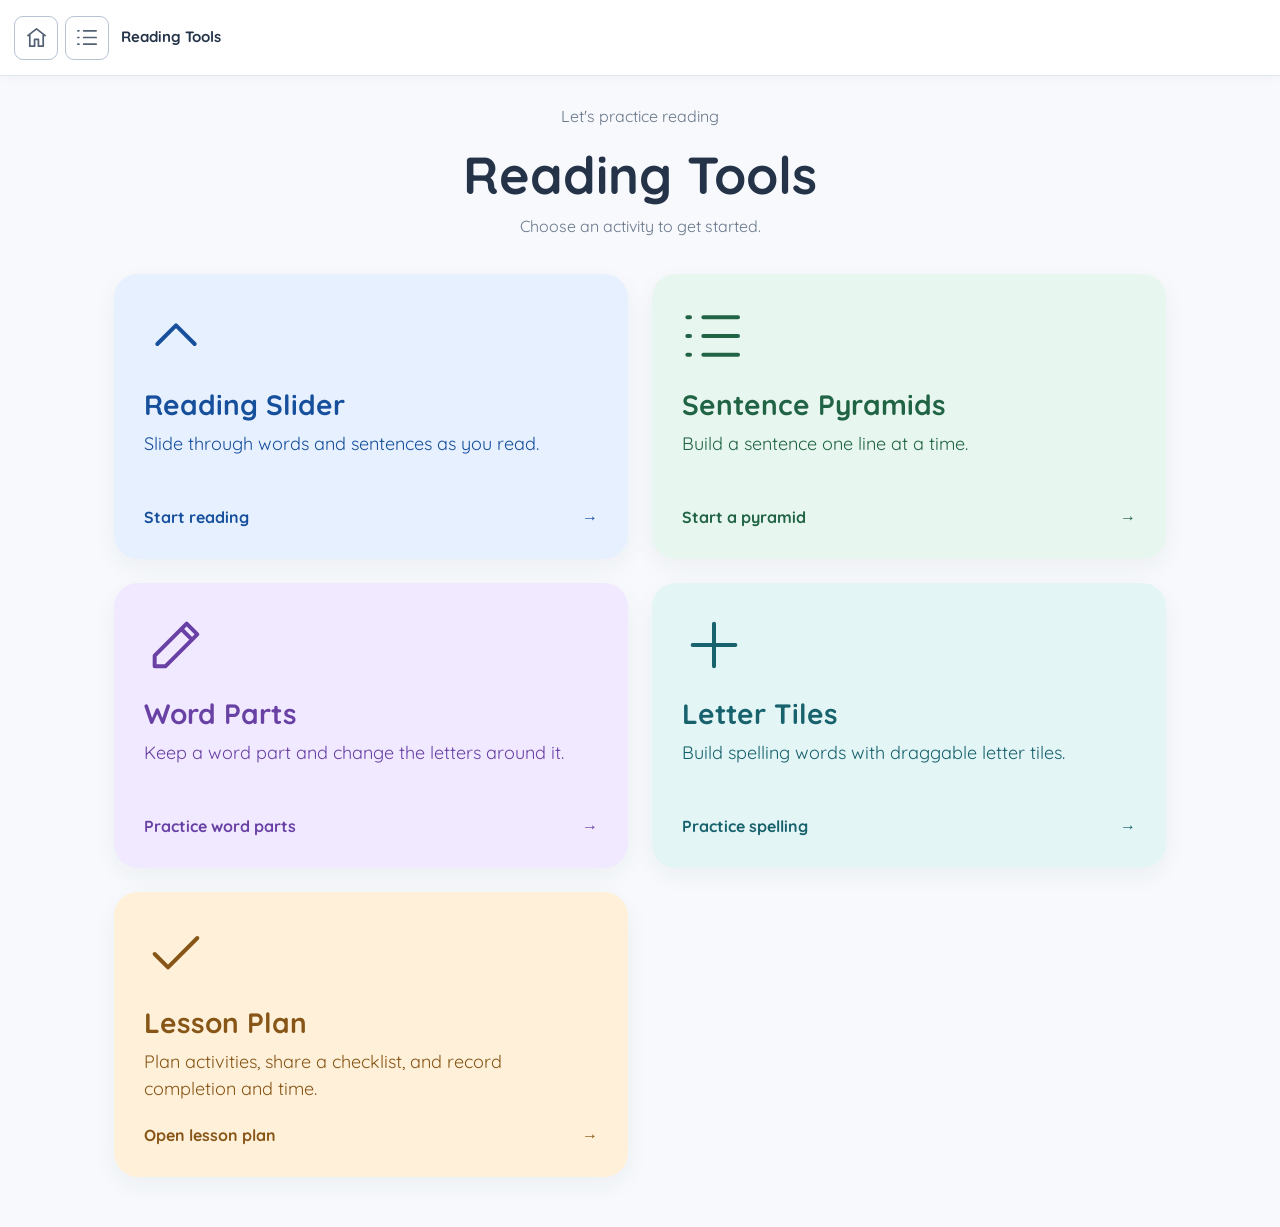
==== index.html @ c73b76b1 "Consolidates/cleans up files" ====
<!doctype html>
<html lang="en">
<head>
  <meta charset="utf-8">
  <meta name="viewport" content="width=device-width, initial-scale=1">
  <title>Reading Tools</title>
  <link rel="stylesheet" href="https://cdn.jsdelivr.net/npm/bootstrap@5.3.3/dist/css/bootstrap.min.css">
  <link rel="stylesheet" href="assets/css/styles.css">
</head>
<body data-page="home">
  <nav id="appbar" class="appbar" aria-label="App navigation">
    <div class="nav-group" data-nav-slot="links"></div>
    <span class="appbar-title"></span>
    <div class="nav-group" data-nav-slot="reading"></div>
    <div class="nav-group nav-actions" data-nav-slot="actions"></div>
    <div class="nav-group" data-nav-slot="timer"></div>
    <p id="app-notice" class="app-notice" role="status" aria-live="polite"></p>
  </nav>
  <main class="page-content home-content">
    <header class="home-heading">
      <p>Let's practice reading</p>
      <h1>Reading Tools</h1>
      <p>Choose an activity to get started.</p>
    </header>
    <nav class="tool-grid" aria-label="Reading activities">
      <a class="tool-card" data-tool="slider" href="slider.html">
        <svg class="card-icon" viewBox="0 0 24 24" fill="none" aria-hidden="true"><path d="M5 15l7-7 7 7" stroke="currentColor" stroke-width="1.5" stroke-linecap="round" stroke-linejoin="round"/></svg>
        <h2>Reading Slider</h2>
        <p>Slide through words and sentences as you read.</p>
        <span class="card-open">Start reading <span aria-hidden="true">→</span></span>
      </a>
      <a class="tool-card" data-tool="pyramid" href="pyramid.html">
        <svg class="card-icon" viewBox="0 0 24 24" fill="none" aria-hidden="true"><path d="M8 5h13M8 12h13M8 19h13M2 5h1M2 12h1M2 19h1" stroke="currentColor" stroke-width="1.5" stroke-linecap="round" stroke-linejoin="round"/></svg>
        <h2>Sentence Pyramids</h2>
        <p>Build a sentence one line at a time.</p>
        <span class="card-open">Start a pyramid <span aria-hidden="true">→</span></span>
      </a>
      <a class="tool-card" data-tool="wordparts" href="wordparts.html">
        <svg class="card-icon" viewBox="0 0 24 24" fill="none" aria-hidden="true"><path d="M4 16l12-12 4 4-12 12H4v-4M14 6l4 4" stroke="currentColor" stroke-width="1.5" stroke-linecap="round" stroke-linejoin="round"/></svg>
        <h2>Word Parts</h2>
        <p>Keep a word part and change the letters around it.</p>
        <span class="card-open">Practice word parts <span aria-hidden="true">→</span></span>
      </a>
      <a class="tool-card" data-tool="lettertiles" href="lettertiles.html">
        <svg class="card-icon" viewBox="0 0 24 24" fill="none" aria-hidden="true"><path d="M12 4v16M4 12h16" stroke="currentColor" stroke-width="1.5" stroke-linecap="round" stroke-linejoin="round"/></svg>
        <h2>Letter Tiles</h2>
        <p>Build spelling words with draggable letter tiles.</p>
        <span class="card-open">Practice spelling <span aria-hidden="true">→</span></span>
      </a>
      <a class="tool-card" data-tool="lesson" href="lesson.html">
        <svg class="card-icon" viewBox="0 0 24 24" fill="none" aria-hidden="true"><path d="M4 12l5 5L20 6" stroke="currentColor" stroke-width="1.5" stroke-linecap="round" stroke-linejoin="round"/></svg>
        <h2>Lesson Plan</h2>
        <p>Plan activities, share a checklist, and record completion and time.</p>
        <span class="card-open">Open lesson plan <span aria-hidden="true">→</span></span>
      </a>
    </nav>
  </main>
  <script src="https://code.jquery.com/jquery-3.7.1.min.js"></script>
  <script src="assets/js/app.js"></script>

</body>
</html>
---- assets/css/styles.css ----
@import url('https://fonts.googleapis.com/css2?family=Quicksand:wght@400;500;600;700&display=swap');
@font-face {
  font-family: 'KG Primary Penmanship Alt';
  src: url('../fonts/KGPrimaryPenmanshipAlt.ttf') format('truetype');
  font-weight: 400;
  font-style: normal;
  font-display: swap;
}
/* Design tokens: edit colors and sizes here, not in JavaScript. */
:root {
  --nav-height: 76px;
  --unread-color: #777;
  --read-color: #000;
  --pending-color: #eee;
  --completed-color: #777;
  --track-color: #dce1e7;
  --emphasis-track-color: #d7c6ef;
  --emphasis-track-read-color: #8652c9;
  --part-color: #8652c9;
  --part-read-color: #63309e;
  --dot-color: #2375dc;
  --handle-size: 68px;
}
* { box-sizing: border-box; }
[hidden] { display: none; }
body { margin: 0; color: #253348; background: #f7f9fc; font-family: 'Quicksand', Arial, sans-serif; }
button, input, textarea, select, .btn, .form-control { font-family: inherit; }
button, a { -webkit-tap-highlight-color: transparent; }
button:disabled { opacity: .35; cursor: default; }
body.is-reading { overflow: hidden; }
.page-content { max-width: 1000px; margin: auto; padding: calc(var(--nav-height) + 28px) 24px 50px; }
.setup-panel { max-width: 900px; }
h1 { font-weight: 700; }
/* One navigation bar, rendered once. Page controllers add their actions directly. */
.appbar { position: fixed; inset: 0 0 auto; min-height: 76px; padding: 10px 14px; background: white; border-bottom: 1px solid #e3e8ef; box-shadow: 0 2px 10px #25334808; display: flex; align-items: center; gap: 12px; flex-wrap: wrap; z-index: 1000; }
.nav-group { display: flex; align-items: center; gap: 7px; }
.nav-actions { margin-left: auto; }
.appbar-title { font-size: 15px; font-weight: 700; }
.icon-button { display: inline-flex; align-items: center; justify-content: center; flex: 0 0 auto; width: 44px; height: 44px; padding: 9px; border: 1px solid #b7c4d5; border-radius: 9px; background: white; color: #526174; cursor: pointer; text-decoration: none; }
.icon-button[hidden] { display: none; }
.icon-button:hover:not(:disabled) { background: #edf3fc; color: #2375dc; }
.icon-button:focus-visible { outline: 3px solid #2375dc; outline-offset: 3px; }
.icon-button.success-button { color: #16834a; border-color: #8fc8a6; background: #f0fbf4; }
.nav-icon { width: 23px; height: 23px; flex: 0 0 auto; }
.nav-count { font-size: 13px; color: #69778a; white-space: nowrap; }
.timer-value { min-width: 62px; font-variant-numeric: tabular-nums; font-weight: 700; text-align: center; }
.app-notice { position: absolute; top: 100%; left: 12px; right: 12px; text-align: center; font-size: 13px; color: #526174; pointer-events: none; background: #ffffffee; }
.app-notice:empty { display: none; }
/* Homepage. */
.home-content { max-width: 1100px; }
.home-heading { text-align: center; margin-bottom: 36px; }
.home-heading h1 { font-size: clamp(32px,5vw,52px); }
.home-heading p { color: #69778a; }
.tool-grid { display: grid; grid-template-columns: repeat(2,minmax(0,1fr)); gap: 24px; }
.tool-card { display: flex; flex-direction: column; align-items: flex-start; min-height: 285px; padding: 30px; border-radius: 24px; text-decoration: none; box-shadow: 0 8px 24px #2533480d; transition: transform 150ms, box-shadow 150ms; }
.tool-card:hover { color: inherit; transform: translateY(-3px); box-shadow: 0 14px 30px #25334818; }
.tool-card:focus-visible { outline: 4px solid #2375dc; outline-offset: 5px; }
.tool-card h2 { font-size: 28px; font-weight: 700; }
.tool-card p { font-size: 18px; }
.tool-card .card-open { margin-top: auto; font-weight: 700; width: 100%; display: flex; justify-content: space-between; }
.tool-card .card-icon { width: 64px; height: 64px; margin-bottom: 20px; }
.tool-card[data-tool='slider'] { background: #e7f0ff; color: #164f9c; }
.tool-card[data-tool='pyramid'] { background: #e7f6ee; color: #216445; }
.tool-card[data-tool='wordparts'] { background: #f0e9ff; color: #6941a5; }
.tool-card[data-tool='lettertiles'] { background: #e4f5f6; color: #17626d; }
.tool-card[data-tool='lesson'] { background: #fff0d9; color: #875617; }
/* Setup forms. */
.emphasis-settings { border: 1px solid #dce1e7; border-radius: 14px; padding: 18px; margin: 20px 0; }
.emphasis-settings legend { float: none; width: auto; font-size: 16px; padding: 0 6px; font-weight: 600; }
/* Reading: common word, track and pointer behavior. */
.reader-panel { position: fixed; top: var(--nav-height); right: 0; bottom: 0; left: 0; display: flex; flex-direction: column; background: white; }
.reader-panel[hidden] { display: none; }
.reading-viewport { flex: 1; min-height: 0; position: relative; overflow: auto; scrollbar-width: none; overscroll-behavior: contain; }
.reading-viewport::-webkit-scrollbar { display: none; }
.reading-stage { --reading-size: 64px; --word-gap: 28px; --line-gap: 20px; height: 100%; position: relative; }
.reading-footer { padding: 16px 20px; text-align: center; color: #69778a; font-size: 14px; min-height: 48px; }
.reading-row { position: relative; display: flex; align-items: flex-start; justify-content: center; gap: var(--word-gap); flex-wrap: nowrap; width: max-content; }
.reading-word { flex: 0 0 auto; min-width: 46px; }
.reading-letters { display: flex; justify-content: center; white-space: nowrap; font-family: 'KG Primary Penmanship Alt',Arial,sans-serif; font-size: var(--word-size,var(--reading-size)); font-weight: 400; font-synthesis: none; line-height: 1.25; letter-spacing: .025em; }
.reading-letter { display: inline-block; color: var(--unread-color); transition: color 80ms; }
.reading-letter.is-read { color: var(--read-color); }
.reading-letter.part-letter { color: var(--part-color); }
.reading-letter.part-letter.is-read { color: var(--part-read-color); }
.reading-slider { position: relative; height: 48px; margin-top: 8px; pointer-events: none; }
.reading-track { position: absolute; top: 50%; left: 0; right: 0; height: 7px; transform: translateY(-50%); border-radius: 999px; background: var(--track-color); overflow: hidden; }
.track-segment { position: absolute; top: 0; bottom: 0; left: var(--segment-left); width: var(--segment-width); background: var(--track-color); overflow: hidden; }
.track-segment.is-emphasis { background: var(--emphasis-track-color); }
.track-fill { position: absolute; inset: 0 auto 0 0; width: var(--segment-progress,0%); background: var(--read-color); }
.track-segment.is-emphasis .track-fill { background: var(--emphasis-track-read-color); }
.reading-handle { position: absolute; left: var(--dot-x,0px); bottom: 24px; width: var(--handle-size); height: var(--handle-size); transform: translate(-50%,50%); border: 5px solid white; border-radius: 50%; background: var(--dot-color); box-shadow: 0 2px 8px #163b6e38; cursor: grab; touch-action: none; user-select: none; z-index: 2; }
.reading-handle::before { content: ''; position: absolute; inset: -8px; border-radius: 50%; }
.is-dragging .reading-handle { cursor: grabbing; }
.reading-handle:focus-visible { outline: 3px solid var(--dot-color); outline-offset: 4px; }
.reading-row, .reading-viewport, .reading-footer { -webkit-user-select: none; user-select: none; -webkit-touch-callout: none; }
/* Slider layout only: a screen-height row, not inherited pyramid behavior. */
body[data-page='slider'] .reading-viewport { scroll-snap-type: y mandatory; }
.reading-page { height: 100%; min-height: 100%; width: 100%; display: flex; justify-content: center; align-items: center; padding: 30px 56px; scroll-snap-align: start; scroll-snap-stop: always; }
.measurement-row { position: fixed; top: 0; left: -10000px; width: max-content; display: flex; visibility: hidden; pointer-events: none; }
.example-dots { position: absolute; top: 20px; bottom: 65px; left: 8px; display: flex; flex-direction: column; align-items: center; gap: 4px; overflow-y: auto; z-index: 3; }
.example-dots[hidden] { display: none; }
.example-dot { width: 34px; height: 34px; padding: 0; background: transparent; border: 0; border-radius: 50%; display: grid; place-items: center; }
.example-dot::before { content: ''; width: 10px; height: 10px; border-radius: 50%; background: #cbd2dc; }
.example-dot.is-completed::before { background: #78bfa0; }
.example-dot.is-current::before { background: var(--dot-color); width: 14px; height: 14px; }
.example-dot:focus-visible { outline: 2px solid var(--dot-color); }
/* Pyramid layout only: stacked lines and explicit states. */
body[data-page='pyramid'] .reading-stage { display: flex; flex-direction: column; align-items: center; justify-content: safe center; gap: var(--line-gap); padding: 20px 44px; }
body[data-page='pyramid'] .reading-row { flex: 0 0 auto; }
body[data-page='pyramid'] .reading-row:not(.is-current) .reading-slider,
body[data-page='pyramid'] .reading-row:not(.is-current) .reading-handle { visibility: hidden; }
body[data-page='pyramid'] .is-pending .reading-letter { color: var(--pending-color); }
body[data-page='pyramid'] .is-completed .reading-letter { color: var(--completed-color); }
/* Word-part layout only: keep the part anchored while other letters animate. */
body[data-page='wordparts'] .reading-stage { overflow: hidden; }
body[data-page='wordparts'] .reading-row { position: absolute; left: 50%; top: 50%; transform: translate(calc(-50% + var(--anchor-offset,0px)),-50%); opacity: 0; visibility: hidden; pointer-events: none; }
body[data-page='wordparts'] .reading-row.is-current { opacity: 1; visibility: visible; pointer-events: auto; }
body[data-page='wordparts'] .reading-row.is-leaving { opacity: 1; visibility: visible; }
.is-leaving .part-letter,.is-leaving .reading-slider,.is-leaving .reading-handle { visibility: hidden; }
.is-leaving .reading-letter:not(.part-letter) { animation: letter-out 240ms ease-in forwards; }
.is-entering .reading-letter:not(.part-letter) { animation: letter-in 300ms ease-out both; }
.part-intro { position: absolute; inset: 0; display: flex; flex-direction: column; align-items: center; justify-content: center; gap: 22px; background: white; text-align: center; }
.part-intro h2 { font-size: 20px; }
.intro-part { color: var(--part-color); font-family: 'KG Primary Penmanship Alt',Arial,sans-serif; font-size: clamp(80px,18vw,180px); line-height: 1.15; }
@keyframes letter-out { to { opacity: 0; transform: translateY(-20px); } }
@keyframes letter-in { from { opacity: 0; transform: translateY(20px); } to { opacity: 1; transform: translateY(0); } }
/* Lesson planner: timers have one owner and one display rule. */
.lesson-heading { display: grid; grid-template-columns: minmax(0,1fr) auto; gap: 20px; align-items: start; margin-bottom: 24px; }
.lesson-total-card { padding: 10px 16px; border: 1px solid #dce4ef; border-radius: 14px; background: #eef3fa; text-align: right; }
.lesson-total-card span { display: block; color: #69778a; font-size: 13px; }
.lesson-total-card output { font-size: 27px; font-weight: 700; font-variant-numeric: tabular-nums; }
.lesson-section { background: white; border: 1px solid #e3e8ef; border-radius: 18px; padding: 24px; margin-bottom: 20px; }
.section-heading { display: flex; align-items: center; gap: 12px; flex-wrap: wrap; margin-bottom: 14px; }
.section-heading h2 { font-size: 23px; font-weight: 700; margin: 0; }
.section-title { flex: 1; min-width: 160px; }
.lesson-items { list-style: none; margin: 0; padding: 0; }
.lesson-item { display: grid; grid-template-columns: 24px minmax(0,1fr) auto; gap: 14px; align-items: start; padding: 14px 0; border-top: 1px solid #eef1f5; }
.lesson-check { width: 24px; height: 24px; margin-top: 4px; cursor: pointer; }
.lesson-activity { display: inline-block; font-size: 20px; font-weight: 600; padding: 3px 0; overflow-wrap: anywhere; }
.lesson-item.is-complete .lesson-activity { color: #849188; text-decoration: line-through; }
.item-time { padding-top: 4px; font-weight: 700; font-variant-numeric: tabular-nums; text-align: right; white-space: nowrap; }
.lesson-item-content .form-control { margin-bottom: 8px; }
.edit-only { display: none; }
.is-editing .edit-only { display: block; }
.is-editing .view-only { display: none; }
.is-editing .editor-actions { display: flex; gap: 8px; flex-wrap: wrap; }
.lesson-note { color: #69778a; font-size: 14px; }
.lesson-bottom-actions { display: flex; gap: 10px; flex-wrap: wrap; margin-top: 20px; }
/* Letter Tiles. */
.tile-layout { display: grid; grid-template-columns: minmax(0,1fr) 240px; gap: 28px; max-width: 1200px; width: 100%; margin: 0 auto; padding: 28px 24px; overflow: auto; }
.tile-bank { display: flex; gap: 12px; flex-wrap: wrap; min-height: 100px; padding: 20px 0; }
.letter-tile { display: inline-flex; position: relative; flex: 0 0 auto; border: 2px solid #b9cdea; border-radius: 12px; background: #edf4ff; box-shadow: 0 3px 0 #b9cdea; }
.tile-grab { border: 0; background: transparent; min-width: 66px; height: 74px; padding: 0 14px; display: grid; place-items: center; font-family: 'KG Primary Penmanship Alt',Arial,sans-serif; font-size: 52px; color: #253348; line-height: 1; cursor: grab; touch-action: none; user-select: none; }
.tile-grab:focus-visible { outline: 3px solid #2375dc; outline-offset: 4px; border-radius: 10px; }
.tile-board { display: flex; align-items: center; align-content: center; gap: 12px; flex-wrap: wrap; min-height: 160px; padding: 24px; border: 3px dashed #cad5e4; border-radius: 20px; background: #fafcff; }
.tile-board.is-drop-target { border-color: #2375dc; background: #eef5ff; }
.tile-board.is-correct { border-color: #52a974; background: #f0fbf3; }
.tile-board .letter-tile { background: white; }
.board-placeholder { color: #8995a5; margin: 0; width: 100%; text-align: center; pointer-events: none; }
.tile-remove { position: absolute; top: -9px; right: -9px; width: 24px; height: 24px; line-height: 18px; border: 1px solid #cbd5e1; border-radius: 50%; background: white; color: #637084; font-size: 18px; }
.tile-actions { display: flex; gap: 10px; flex-wrap: wrap; margin-top: 20px; }
.tile-feedback { min-height: 32px; margin-top: 20px; font-size: 20px; font-weight: 600; color: #526174; }
.tile-feedback.is-positive { color: #16834a; }
.tile-completed { align-self: start; background: #f5f8fc; padding: 22px; border-radius: 18px; }
.tile-completed h2 { font-size: 24px; }
.tile-completed li { font-family: 'KG Primary Penmanship Alt',Arial,sans-serif; font-size: 34px; color: #16834a; margin-bottom: 8px; }
.tile-ghost { position: fixed; left: var(--ghost-x); top: var(--ghost-y); transform: translate(-50%,-50%); z-index: 2000; pointer-events: none; opacity: .92; }
.is-drag-source { opacity: .35; }
/* Shared dialogs and celebration. */
#share-dialog { width: min(92vw,700px); max-height: 85dvh; overflow: auto; padding: 24px; border: 1px solid #dce1e7; border-radius: 18px; font-family: inherit; }
#share-dialog::backdrop { background: #25334866; }
.confetti { position: fixed; inset: 0; width: 100%; height: 100%; pointer-events: none; z-index: 2000; }
@media (max-width: 850px) { .appbar-title { display: none; } .appbar { gap: 7px; } }
@media (max-width: 750px) { .tile-layout { grid-template-columns: 1fr; padding: 22px 16px; } .tile-completed { width: 100%; } }
@media (max-width: 650px) { .tool-grid { grid-template-columns: 1fr; gap: 18px; } .tool-card { min-height: 250px; padding: 26px; } }
@media (max-width: 576px) {
  .appbar { padding: 8px; }
  .nav-group { gap: 4px; }
  .icon-button { width: 42px; height: 42px; padding: 8px; }
  .timer-value { min-width: 53px; font-size: 14px; }
  .page-content { padding-left: 18px; padding-right: 18px; }
  .reading-page { padding-left: 44px; padding-right: 44px; }
  .lesson-heading { gap: 12px; }
  .lesson-total-card { padding: 8px 10px; }
  .lesson-total-card output { font-size: 22px; }
  .lesson-section { padding: 18px; }
  .lesson-item { gap: 10px; }
  .tile-grab { min-width: 54px; height: 64px; font-size: 46px; padding: 0 10px; }
  .tile-board { padding: 18px; gap: 10px; }
}
@media (prefers-reduced-motion: reduce) {
  .reading-letter, .tool-card { transition: none; }
  .tool-card:hover { transform: none; }
  .is-leaving .reading-letter, .is-entering .reading-letter { animation: none; }
}
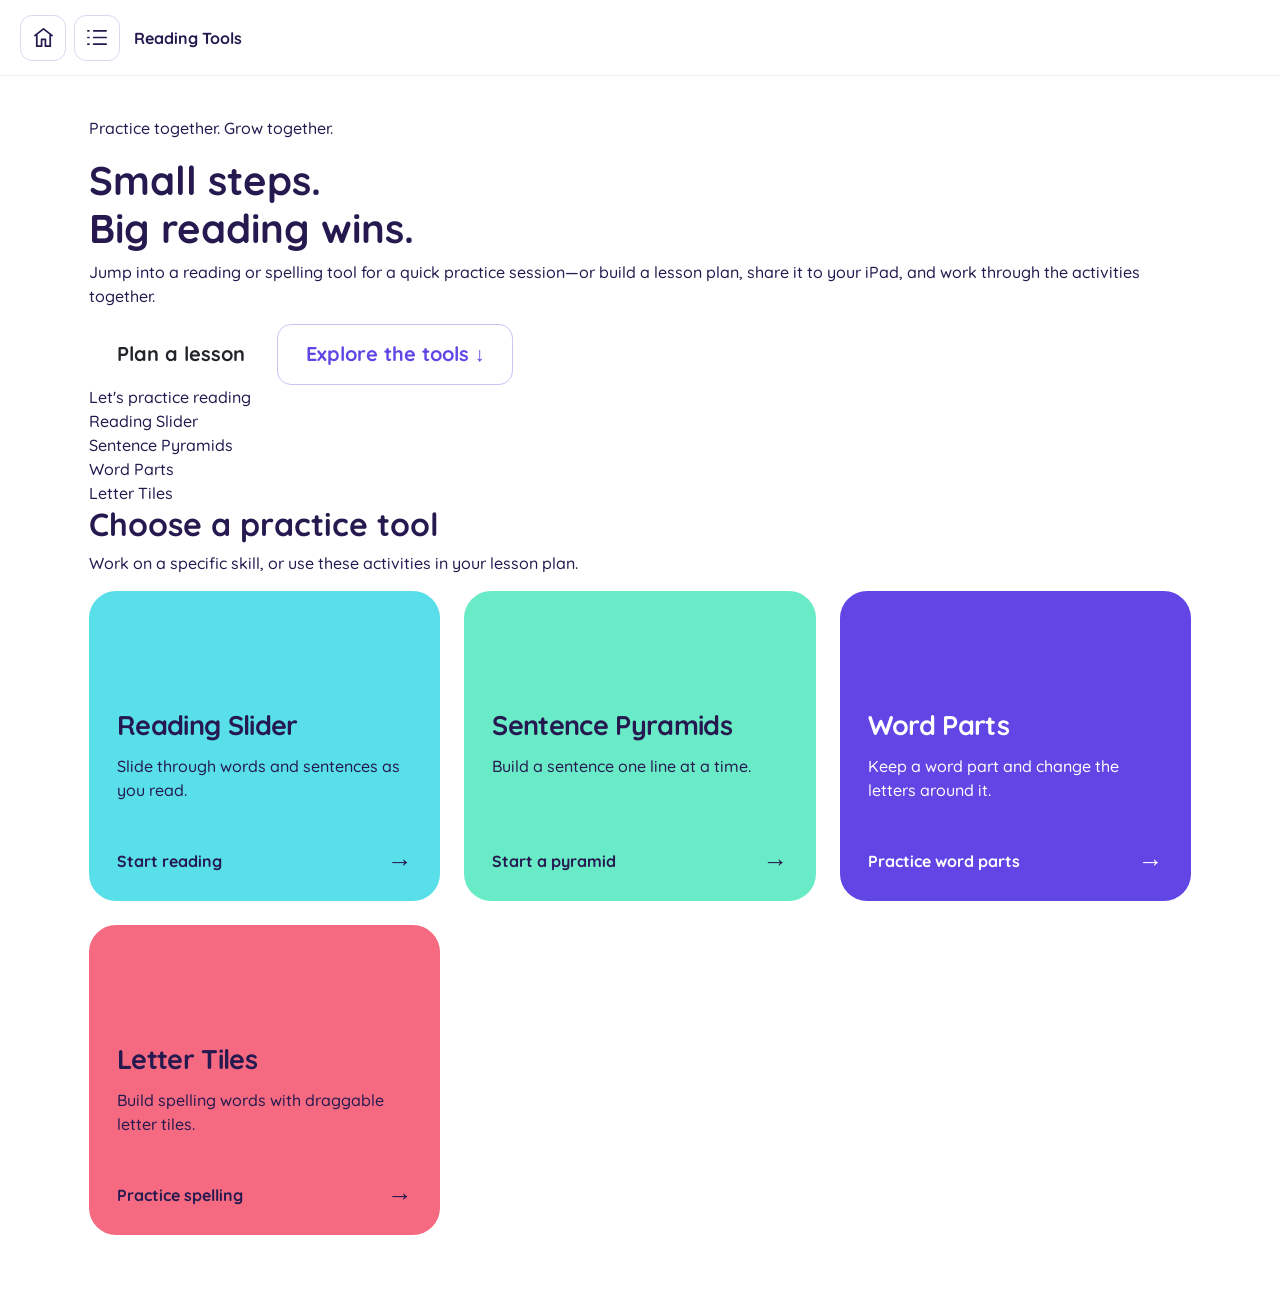
==== commit eaccc556: "Updated theme colors" ====
--- a/index.html
+++ b/index.html
@@ -17,46 +17,75 @@
     <p id="app-notice" class="app-notice" role="status" aria-live="polite"></p>
   </nav>
   <main class="page-content home-content">
-    <header class="home-heading">
-      <p>Let's practice reading</p>
-      <h1>Reading Tools</h1>
-      <p>Choose an activity to get started.</p>
-    </header>
-    <nav class="tool-grid" aria-label="Reading activities">
-      <a class="tool-card" data-tool="slider" href="slider.html">
-        <svg class="card-icon" viewBox="0 0 24 24" fill="none" aria-hidden="true"><path d="M5 15l7-7 7 7" stroke="currentColor" stroke-width="1.5" stroke-linecap="round" stroke-linejoin="round"/></svg>
-        <h2>Reading Slider</h2>
-        <p>Slide through words and sentences as you read.</p>
-        <span class="card-open">Start reading <span aria-hidden="true">→</span></span>
-      </a>
-      <a class="tool-card" data-tool="pyramid" href="pyramid.html">
-        <svg class="card-icon" viewBox="0 0 24 24" fill="none" aria-hidden="true"><path d="M8 5h13M8 12h13M8 19h13M2 5h1M2 12h1M2 19h1" stroke="currentColor" stroke-width="1.5" stroke-linecap="round" stroke-linejoin="round"/></svg>
-        <h2>Sentence Pyramids</h2>
-        <p>Build a sentence one line at a time.</p>
-        <span class="card-open">Start a pyramid <span aria-hidden="true">→</span></span>
-      </a>
-      <a class="tool-card" data-tool="wordparts" href="wordparts.html">
-        <svg class="card-icon" viewBox="0 0 24 24" fill="none" aria-hidden="true"><path d="M4 16l12-12 4 4-12 12H4v-4M14 6l4 4" stroke="currentColor" stroke-width="1.5" stroke-linecap="round" stroke-linejoin="round"/></svg>
-        <h2>Word Parts</h2>
-        <p>Keep a word part and change the letters around it.</p>
-        <span class="card-open">Practice word parts <span aria-hidden="true">→</span></span>
-      </a>
-      <a class="tool-card" data-tool="lettertiles" href="lettertiles.html">
-        <svg class="card-icon" viewBox="0 0 24 24" fill="none" aria-hidden="true"><path d="M12 4v16M4 12h16" stroke="currentColor" stroke-width="1.5" stroke-linecap="round" stroke-linejoin="round"/></svg>
-        <h2>Letter Tiles</h2>
-        <p>Build spelling words with draggable letter tiles.</p>
-        <span class="card-open">Practice spelling <span aria-hidden="true">→</span></span>
-      </a>
-      <a class="tool-card" data-tool="lesson" href="lesson.html">
-        <svg class="card-icon" viewBox="0 0 24 24" fill="none" aria-hidden="true"><path d="M4 12l5 5L20 6" stroke="currentColor" stroke-width="1.5" stroke-linecap="round" stroke-linejoin="round"/></svg>
-        <h2>Lesson Plan</h2>
-        <p>Plan activities, share a checklist, and record completion and time.</p>
-        <span class="card-open">Open lesson plan <span aria-hidden="true">→</span></span>
-      </a>
-    </nav>
+    <section class="home-hero" aria-labelledby="hero-title">
+      <div class="hero-copy">
+        <p class="hero-eyebrow">Practice together. Grow together.</p>
+        <h1 id="hero-title">Small steps.<br>Big reading wins.</h1>
+        <p class="hero-description">Jump into a reading or spelling tool for a quick practice session—or build a lesson plan, share it to your iPad, and work through the activities together.</p>
+        <div class="hero-actions">
+          <a class="btn btn-lg hero-lesson-button" href="lesson.html">
+            <span class="hero-button-icon" data-tool-icon="lesson" aria-hidden="true"></span>
+            Plan a lesson
+          </a>
+          <a class="btn btn-lg btn-outline-primary" href="#practice-tools">Explore the tools <span aria-hidden="true">↓</span></a>
+        </div>
+      </div>
+      <div class="hero-preview" aria-hidden="true">
+        <div class="preview-heading">Let's practice reading</div>
+        <div class="preview-grid">
+          <div class="preview-card tool-theme" data-tool="slider">
+            <span class="preview-icon" data-tool-icon="slider"></span>
+            <span>Reading Slider</span>
+          </div>
+          <div class="preview-card tool-theme" data-tool="pyramid">
+            <span class="preview-icon" data-tool-icon="pyramid"></span>
+            <span>Sentence Pyramids</span>
+          </div>
+          <div class="preview-card tool-theme" data-tool="wordparts">
+            <span class="preview-icon" data-tool-icon="wordparts"></span>
+            <span>Word Parts</span>
+          </div>
+          <div class="preview-card tool-theme" data-tool="lettertiles">
+            <span class="preview-icon" data-tool-icon="lettertiles"></span>
+            <span>Letter Tiles</span>
+          </div>
+        </div>
+      </div>
+    </section>
+    <section id="practice-tools" aria-labelledby="practice-title">
+      <header class="practice-introduction">
+        <h2 id="practice-title">Choose a practice tool</h2>
+        <p>Work on a specific skill, or use these activities in your lesson plan.</p>
+      </header>
+      <nav class="tool-grid" aria-label="Practice tools">
+        <a class="tool-card tool-theme" data-tool="slider" href="slider.html">
+          <span class="card-icon" data-tool-icon="slider"></span>
+          <h2>Reading Slider</h2>
+          <p>Slide through words and sentences as you read.</p>
+          <span class="card-open">Start reading <span aria-hidden="true">→</span></span>
+        </a>
+        <a class="tool-card tool-theme" data-tool="pyramid" href="pyramid.html">
+          <span class="card-icon" data-tool-icon="pyramid"></span>
+          <h2>Sentence Pyramids</h2>
+          <p>Build a sentence one line at a time.</p>
+          <span class="card-open">Start a pyramid <span aria-hidden="true">→</span></span>
+        </a>
+        <a class="tool-card tool-theme" data-tool="wordparts" href="wordparts.html">
+          <span class="card-icon" data-tool-icon="wordparts"></span>
+          <h2>Word Parts</h2>
+          <p>Keep a word part and change the letters around it.</p>
+          <span class="card-open">Practice word parts <span aria-hidden="true">→</span></span>
+        </a>
+        <a class="tool-card tool-theme" data-tool="lettertiles" href="lettertiles.html">
+          <span class="card-icon" data-tool-icon="lettertiles"></span>
+          <h2>Letter Tiles</h2>
+          <p>Build spelling words with draggable letter tiles.</p>
+          <span class="card-open">Practice spelling <span aria-hidden="true">→</span></span>
+        </a>
+      </nav>
+    </section>
   </main>
   <script src="https://code.jquery.com/jquery-3.7.1.min.js"></script>
   <script src="assets/js/app.js"></script>
-
 </body>
 </html>
--- a/assets/css/styles.css
+++ b/assets/css/styles.css
@@ -6,74 +6,97 @@
   font-style: normal;
   font-display: swap;
 }
-/* Design tokens: edit colors and sizes here, not in JavaScript. */
+/* Screenshot-based palette: white, deep purple, and saturated activity colors. */
 :root {
   --nav-height: 76px;
+  --ink: #25194f;
+  --muted-ink: #736b8b;
+  --accent: #6246e5;
+  --accent-dark: #4930c6;
+  --border-color: #ded8ef;
   --unread-color: #777;
   --read-color: #000;
   --pending-color: #eee;
   --completed-color: #777;
-  --track-color: #dce1e7;
-  --emphasis-track-color: #d7c6ef;
-  --emphasis-track-read-color: #8652c9;
-  --part-color: #8652c9;
-  --part-read-color: #63309e;
-  --dot-color: #2375dc;
+  --track-color: #dedbe8;
+  --emphasis-track-color: #ffd981;
+  --emphasis-track-read-color: #d89220;
+  --part-color: #6246e5;
+  --part-read-color: #4930c6;
+  --dot-color: #6246e5;
   --handle-size: 68px;
 }
 * { box-sizing: border-box; }
 [hidden] { display: none; }
-body { margin: 0; color: #253348; background: #f7f9fc; font-family: 'Quicksand', Arial, sans-serif; }
+body { margin: 0; color: var(--ink); background: #fff; font-family: 'Quicksand',Arial,sans-serif; font-weight: 500; }
 button, input, textarea, select, .btn, .form-control { font-family: inherit; }
 button, a { -webkit-tap-highlight-color: transparent; }
 button:disabled { opacity: .35; cursor: default; }
 body.is-reading { overflow: hidden; }
-.page-content { max-width: 1000px; margin: auto; padding: calc(var(--nav-height) + 28px) 24px 50px; }
-.setup-panel { max-width: 900px; }
-h1 { font-weight: 700; }
-/* One navigation bar, rendered once. Page controllers add their actions directly. */
-.appbar { position: fixed; inset: 0 0 auto; min-height: 76px; padding: 10px 14px; background: white; border-bottom: 1px solid #e3e8ef; box-shadow: 0 2px 10px #25334808; display: flex; align-items: center; gap: 12px; flex-wrap: wrap; z-index: 1000; }
-.nav-group { display: flex; align-items: center; gap: 7px; }
+h1, h2, h3 { color: var(--ink); font-weight: 700; }
+a { color: var(--accent); }
+.page-content { max-width: 1000px; margin: auto; padding: calc(var(--nav-height) + 40px) 24px 56px; }
+.setup-panel { max-width: 850px; }
+.setup-panel > h1 { font-size: clamp(32px,4vw,44px); letter-spacing: -.025em; margin-bottom: 28px; }
+.setup-panel > form { padding: 0; background: transparent; border: 0; border-radius: 0; box-shadow: none; }
+.form-label { font-weight: 700; color: var(--ink); }
+.form-control, .form-select { border: 1.5px solid #d9d2eb; border-radius: 12px; color: var(--ink); background-color: #fff; padding: .7rem .9rem; }
+.form-control:focus, .form-select:focus { border-color: #8a75ed; box-shadow: 0 0 0 3px #6246e514; }
+.form-control::placeholder { color: #a39bb7; }
+.form-range::-webkit-slider-thumb { background: var(--accent); }
+.form-range::-moz-range-thumb { background: var(--accent); }
+.btn { border-radius: 12px; font-weight: 700; padding: .65rem 1rem; border-width: 1.5px; box-shadow: none; }
+.btn-lg { border-radius: 14px; padding: .9rem 1.7rem; font-size: 20px; }
+.btn-primary { --bs-btn-bg: #6246e5; --bs-btn-border-color: #6246e5; --bs-btn-hover-bg: #5138d4; --bs-btn-hover-border-color: #5138d4; --bs-btn-active-bg: #4930c6; --bs-btn-active-border-color: #4930c6; --bs-btn-disabled-bg: #6246e5; --bs-btn-disabled-border-color: #6246e5; }
+.btn-outline-primary { --bs-btn-color: #6246e5; --bs-btn-border-color: #cec3f5; --bs-btn-hover-color: #4930c6; --bs-btn-hover-bg: #f4f0ff; --bs-btn-hover-border-color: #a898ed; --bs-btn-active-bg: #f4f0ff; --bs-btn-active-color: #4930c6; }
+.btn-outline-secondary { --bs-btn-color: #5f557b; --bs-btn-border-color: #dcd5eb; --bs-btn-hover-color: #25194f; --bs-btn-hover-bg: #f6f3fc; --bs-btn-hover-border-color: #b8acce; }
+.btn-outline-danger { --bs-btn-color: #be435b; --bs-btn-border-color: #edbbc6; --bs-btn-hover-bg: #fff0f3; --bs-btn-hover-color: #a63249; --bs-btn-hover-border-color: #de899b; }
+/* Navigation: white, dark-purple icons, thin borders, no raised button shadows. */
+.appbar { position: fixed; inset: 0 0 auto; min-height: 76px; padding: 12px 20px; background: white; border-bottom: 1px solid #f0edf5; box-shadow: none; display: flex; align-items: center; gap: 14px; flex-wrap: wrap; z-index: 1000; }
+.nav-group { display: flex; align-items: center; gap: 8px; }
 .nav-actions { margin-left: auto; }
-.appbar-title { font-size: 15px; font-weight: 700; }
-.icon-button { display: inline-flex; align-items: center; justify-content: center; flex: 0 0 auto; width: 44px; height: 44px; padding: 9px; border: 1px solid #b7c4d5; border-radius: 9px; background: white; color: #526174; cursor: pointer; text-decoration: none; }
+.appbar-title { color: var(--ink); font-size: 16px; font-weight: 700; }
+.icon-button { display: inline-flex; align-items: center; justify-content: center; flex: 0 0 auto; width: 46px; height: 46px; padding: 10px; border: 1px solid #ded6f1; border-radius: 12px; background: white; color: var(--ink); cursor: pointer; text-decoration: none; box-shadow: none; transition: background-color 120ms, border-color 120ms; }
 .icon-button[hidden] { display: none; }
-.icon-button:hover:not(:disabled) { background: #edf3fc; color: #2375dc; }
-.icon-button:focus-visible { outline: 3px solid #2375dc; outline-offset: 3px; }
-.icon-button.success-button { color: #16834a; border-color: #8fc8a6; background: #f0fbf4; }
+.icon-button:hover:not(:disabled) { color: var(--accent); background: #f4f0ff; border-color: #b9aaf0; }
+.icon-button:focus-visible { outline: 3px solid var(--accent); outline-offset: 3px; }
+.icon-button.success-button { color: white; border-color: #238566; background: #238566; }
+.icon-button.success-button:hover:not(:disabled) { color: white; border-color: #1d7157; background: #1d7157; }
 .nav-icon { width: 23px; height: 23px; flex: 0 0 auto; }
-.nav-count { font-size: 13px; color: #69778a; white-space: nowrap; }
-.timer-value { min-width: 62px; font-variant-numeric: tabular-nums; font-weight: 700; text-align: center; }
-.app-notice { position: absolute; top: 100%; left: 12px; right: 12px; text-align: center; font-size: 13px; color: #526174; pointer-events: none; background: #ffffffee; }
+.nav-count { font-size: 13px; font-weight: 700; color: var(--muted-ink); white-space: nowrap; padding: 0 3px; }
+.timer-value { min-width: 65px; padding: 7px 9px; border-radius: 9px; background: #f5f1ff; color: var(--ink); font-variant-numeric: tabular-nums; font-weight: 700; text-align: center; }
+.app-notice { position: absolute; top: 100%; left: 12px; right: 12px; text-align: center; font-size: 13px; color: var(--muted-ink); pointer-events: none; background: #ffffffee; }
 .app-notice:empty { display: none; }
-/* Homepage. */
-.home-content { max-width: 1100px; }
-.home-heading { text-align: center; margin-bottom: 36px; }
-.home-heading h1 { font-size: clamp(32px,5vw,52px); }
-.home-heading p { color: #69778a; }
-.tool-grid { display: grid; grid-template-columns: repeat(2,minmax(0,1fr)); gap: 24px; }
-.tool-card { display: flex; flex-direction: column; align-items: flex-start; min-height: 285px; padding: 30px; border-radius: 24px; text-decoration: none; box-shadow: 0 8px 24px #2533480d; transition: transform 150ms, box-shadow 150ms; }
-.tool-card:hover { color: inherit; transform: translateY(-3px); box-shadow: 0 14px 30px #25334818; }
-.tool-card:focus-visible { outline: 4px solid #2375dc; outline-offset: 5px; }
-.tool-card h2 { font-size: 28px; font-weight: 700; }
-.tool-card p { font-size: 18px; }
-.tool-card .card-open { margin-top: auto; font-weight: 700; width: 100%; display: flex; justify-content: space-between; }
-.tool-card .card-icon { width: 64px; height: 64px; margin-bottom: 20px; }
-.tool-card[data-tool='slider'] { background: #e7f0ff; color: #164f9c; }
-.tool-card[data-tool='pyramid'] { background: #e7f6ee; color: #216445; }
-.tool-card[data-tool='wordparts'] { background: #f0e9ff; color: #6941a5; }
-.tool-card[data-tool='lettertiles'] { background: #e4f5f6; color: #17626d; }
-.tool-card[data-tool='lesson'] { background: #fff0d9; color: #875617; }
-/* Setup forms. */
-.emphasis-settings { border: 1px solid #dce1e7; border-radius: 14px; padding: 18px; margin: 20px 0; }
-.emphasis-settings legend { float: none; width: auto; font-size: 16px; padding: 0 6px; font-weight: 600; }
-/* Reading: common word, track and pointer behavior. */
-.reader-panel { position: fixed; top: var(--nav-height); right: 0; bottom: 0; left: 0; display: flex; flex-direction: column; background: white; }
+/* Homepage: saturated activity tiles, like the activity-grid reference. */
+.home-content { max-width: 1150px; }
+.home-heading { text-align: left; margin-bottom: 40px; }
+.home-heading > p:first-child { color: #43a88d; font-size: 17px; font-weight: 700; margin-bottom: 12px; }
+.home-heading h1 { font-size: clamp(38px,5vw,58px); letter-spacing: -.035em; margin-bottom: 14px; }
+.home-heading > p:last-child { color: #706780; font-size: 19px; }
+.tool-grid { display: grid; grid-template-columns: repeat(3,minmax(0,1fr)); gap: 24px; }
+.tool-card { display: flex; flex-direction: column; align-items: flex-start; min-height: 310px; padding: 28px; border-radius: 27px; border: 0; text-decoration: none; box-shadow: none; transition: transform 140ms; }
+.tool-card:hover { color: inherit; transform: translateY(-3px); }
+.tool-card:focus-visible { outline: 4px solid var(--accent); outline-offset: 6px; }
+.tool-card h2 { color: inherit; font-size: 27px; letter-spacing: -.025em; font-weight: 700; margin-bottom: 12px; }
+.tool-card p { font-size: 16px; line-height: 1.5; margin-bottom: 24px; }
+.tool-card .card-open { margin-top: auto; font-weight: 700; width: 100%; display: flex; align-items: center; justify-content: space-between; gap: 14px; }
+.tool-card .card-open > span { font-size: 25px; line-height: 1; }
+.tool-card .card-icon { width: 64px; height: 64px; margin-bottom: 26px; padding: 0; background: transparent; }
+.tool-card[data-tool='slider'] { background: #58dfea; color: #25194f; }
+.tool-card[data-tool='pyramid'] { background: #6aebc7; color: #25194f; }
+.tool-card[data-tool='wordparts'] { background: #6246e5; color: #fff; }
+.tool-card[data-tool='lettertiles'] { background: #f56a80; color: #25194f; }
+.tool-card[data-tool='lesson'] { background: #ffda81; color: #25194f; }
+/* Parent-facing emphasis settings remain simple and separate from child practice. */
+.emphasis-settings { border: 1px solid #e1d9f2; border-radius: 14px; padding: 18px; margin: 24px 0; background: #faf8ff; }
+.emphasis-settings legend { float: none; width: auto; font-size: 15px; padding: 0 8px; color: #6a5e86; font-weight: 700; }
+/* Reading canvas: uncluttered text, purple handle, and gold emphasized track. */
+.reader-panel { position: fixed; top: var(--nav-height); right: 0; bottom: 0; left: 0; display: flex; flex-direction: column; background: #fff; }
 .reader-panel[hidden] { display: none; }
 .reading-viewport { flex: 1; min-height: 0; position: relative; overflow: auto; scrollbar-width: none; overscroll-behavior: contain; }
 .reading-viewport::-webkit-scrollbar { display: none; }
 .reading-stage { --reading-size: 64px; --word-gap: 28px; --line-gap: 20px; height: 100%; position: relative; }
-.reading-footer { padding: 16px 20px; text-align: center; color: #69778a; font-size: 14px; min-height: 48px; }
+.reading-footer { padding: 16px 20px; text-align: center; color: #958baa; font-size: 14px; min-height: 48px; }
 .reading-row { position: relative; display: flex; align-items: flex-start; justify-content: center; gap: var(--word-gap); flex-wrap: nowrap; width: max-content; }
 .reading-word { flex: 0 0 auto; min-width: 46px; }
 .reading-letters { display: flex; justify-content: center; white-space: nowrap; font-family: 'KG Primary Penmanship Alt',Arial,sans-serif; font-size: var(--word-size,var(--reading-size)); font-weight: 400; font-synthesis: none; line-height: 1.25; letter-spacing: .025em; }
@@ -82,35 +105,35 @@
 .reading-letter.part-letter { color: var(--part-color); }
 .reading-letter.part-letter.is-read { color: var(--part-read-color); }
 .reading-slider { position: relative; height: 48px; margin-top: 8px; pointer-events: none; }
-.reading-track { position: absolute; top: 50%; left: 0; right: 0; height: 7px; transform: translateY(-50%); border-radius: 999px; background: var(--track-color); overflow: hidden; }
+.reading-track { position: absolute; top: 50%; left: 0; right: 0; height: 8px; transform: translateY(-50%); border-radius: 999px; background: var(--track-color); overflow: hidden; }
 .track-segment { position: absolute; top: 0; bottom: 0; left: var(--segment-left); width: var(--segment-width); background: var(--track-color); overflow: hidden; }
 .track-segment.is-emphasis { background: var(--emphasis-track-color); }
 .track-fill { position: absolute; inset: 0 auto 0 0; width: var(--segment-progress,0%); background: var(--read-color); }
 .track-segment.is-emphasis .track-fill { background: var(--emphasis-track-read-color); }
-.reading-handle { position: absolute; left: var(--dot-x,0px); bottom: 24px; width: var(--handle-size); height: var(--handle-size); transform: translate(-50%,50%); border: 5px solid white; border-radius: 50%; background: var(--dot-color); box-shadow: 0 2px 8px #163b6e38; cursor: grab; touch-action: none; user-select: none; z-index: 2; }
+.reading-handle { position: absolute; left: var(--dot-x,0px); bottom: 24px; width: var(--handle-size); height: var(--handle-size); transform: translate(-50%,50%); border: 5px solid white; border-radius: 50%; background: var(--dot-color); box-shadow: 0 2px 5px #25194f20; cursor: grab; touch-action: none; user-select: none; z-index: 2; }
 .reading-handle::before { content: ''; position: absolute; inset: -8px; border-radius: 50%; }
 .is-dragging .reading-handle { cursor: grabbing; }
-.reading-handle:focus-visible { outline: 3px solid var(--dot-color); outline-offset: 4px; }
+.reading-handle:focus-visible { outline: 3px solid var(--accent-dark); outline-offset: 4px; }
 .reading-row, .reading-viewport, .reading-footer { -webkit-user-select: none; user-select: none; -webkit-touch-callout: none; }
-/* Slider layout only: a screen-height row, not inherited pyramid behavior. */
+/* Slider rows and CSV navigation. */
 body[data-page='slider'] .reading-viewport { scroll-snap-type: y mandatory; }
 .reading-page { height: 100%; min-height: 100%; width: 100%; display: flex; justify-content: center; align-items: center; padding: 30px 56px; scroll-snap-align: start; scroll-snap-stop: always; }
 .measurement-row { position: fixed; top: 0; left: -10000px; width: max-content; display: flex; visibility: hidden; pointer-events: none; }
-.example-dots { position: absolute; top: 20px; bottom: 65px; left: 8px; display: flex; flex-direction: column; align-items: center; gap: 4px; overflow-y: auto; z-index: 3; }
+.example-dots { position: absolute; top: 20px; bottom: 65px; left: 8px; display: flex; flex-direction: column; align-items: center; gap: 6px; overflow-y: auto; z-index: 3; }
 .example-dots[hidden] { display: none; }
 .example-dot { width: 34px; height: 34px; padding: 0; background: transparent; border: 0; border-radius: 50%; display: grid; place-items: center; }
-.example-dot::before { content: ''; width: 10px; height: 10px; border-radius: 50%; background: #cbd2dc; }
-.example-dot.is-completed::before { background: #78bfa0; }
-.example-dot.is-current::before { background: var(--dot-color); width: 14px; height: 14px; }
-.example-dot:focus-visible { outline: 2px solid var(--dot-color); }
-/* Pyramid layout only: stacked lines and explicit states. */
+.example-dot::before { content: ''; width: 10px; height: 10px; border-radius: 50%; background: #dcd5ea; }
+.example-dot.is-completed::before { background: #43b997; }
+.example-dot.is-current::before { background: var(--accent); width: 14px; height: 14px; }
+.example-dot:focus-visible { outline: 2px solid var(--accent); }
+/* Pyramid line states. */
 body[data-page='pyramid'] .reading-stage { display: flex; flex-direction: column; align-items: center; justify-content: safe center; gap: var(--line-gap); padding: 20px 44px; }
 body[data-page='pyramid'] .reading-row { flex: 0 0 auto; }
 body[data-page='pyramid'] .reading-row:not(.is-current) .reading-slider,
 body[data-page='pyramid'] .reading-row:not(.is-current) .reading-handle { visibility: hidden; }
 body[data-page='pyramid'] .is-pending .reading-letter { color: var(--pending-color); }
 body[data-page='pyramid'] .is-completed .reading-letter { color: var(--completed-color); }
-/* Word-part layout only: keep the part anchored while other letters animate. */
+/* Word Parts: no text boxes, backgrounds, or underlines. */
 body[data-page='wordparts'] .reading-stage { overflow: hidden; }
 body[data-page='wordparts'] .reading-row { position: absolute; left: 50%; top: 50%; transform: translate(calc(-50% + var(--anchor-offset,0px)),-50%); opacity: 0; visibility: hidden; pointer-events: none; }
 body[data-page='wordparts'] .reading-row.is-current { opacity: 1; visibility: visible; pointer-events: auto; }
@@ -119,76 +142,88 @@
 .is-leaving .reading-letter:not(.part-letter) { animation: letter-out 240ms ease-in forwards; }
 .is-entering .reading-letter:not(.part-letter) { animation: letter-in 300ms ease-out both; }
 .part-intro { position: absolute; inset: 0; display: flex; flex-direction: column; align-items: center; justify-content: center; gap: 22px; background: white; text-align: center; }
-.part-intro h2 { font-size: 20px; }
+.part-intro h2 { color: var(--ink); font-size: 20px; }
+.part-intro p { color: var(--muted-ink); }
 .intro-part { color: var(--part-color); font-family: 'KG Primary Penmanship Alt',Arial,sans-serif; font-size: clamp(80px,18vw,180px); line-height: 1.15; }
 @keyframes letter-out { to { opacity: 0; transform: translateY(-20px); } }
 @keyframes letter-in { from { opacity: 0; transform: translateY(20px); } to { opacity: 1; transform: translateY(0); } }
-/* Lesson planner: timers have one owner and one display rule. */
-.lesson-heading { display: grid; grid-template-columns: minmax(0,1fr) auto; gap: 20px; align-items: start; margin-bottom: 24px; }
-.lesson-total-card { padding: 10px 16px; border: 1px solid #dce4ef; border-radius: 14px; background: #eef3fa; text-align: right; }
-.lesson-total-card span { display: block; color: #69778a; font-size: 13px; }
+/* Lesson plan: understated white sections and a yellow total-time accent. */
+.lesson-heading { display: grid; grid-template-columns: minmax(0,1fr) auto; gap: 20px; align-items: start; margin-bottom: 28px; }
+.lesson-heading h1 { font-size: clamp(30px,4vw,42px); letter-spacing: -.025em; }
+.lesson-total-card { min-width: 120px; padding: 12px 17px; border: 0; border-radius: 15px; background: #ffda81; color: var(--ink); text-align: right; }
+.lesson-total-card span { display: block; font-size: 12px; font-weight: 700; }
 .lesson-total-card output { font-size: 27px; font-weight: 700; font-variant-numeric: tabular-nums; }
-.lesson-section { background: white; border: 1px solid #e3e8ef; border-radius: 18px; padding: 24px; margin-bottom: 20px; }
-.section-heading { display: flex; align-items: center; gap: 12px; flex-wrap: wrap; margin-bottom: 14px; }
-.section-heading h2 { font-size: 23px; font-weight: 700; margin: 0; }
+.lesson-section { background: white; border: 1px solid #e5dfef; border-radius: 18px; padding: 24px; margin-bottom: 20px; box-shadow: none; }
+.section-heading { display: flex; align-items: center; gap: 12px; flex-wrap: wrap; margin-bottom: 16px; }
+.section-heading h2 { color: var(--ink); font-size: 23px; font-weight: 700; margin: 0; }
 .section-title { flex: 1; min-width: 160px; }
 .lesson-items { list-style: none; margin: 0; padding: 0; }
-.lesson-item { display: grid; grid-template-columns: 24px minmax(0,1fr) auto; gap: 14px; align-items: start; padding: 14px 0; border-top: 1px solid #eef1f5; }
-.lesson-check { width: 24px; height: 24px; margin-top: 4px; cursor: pointer; }
-.lesson-activity { display: inline-block; font-size: 20px; font-weight: 600; padding: 3px 0; overflow-wrap: anywhere; }
-.lesson-item.is-complete .lesson-activity { color: #849188; text-decoration: line-through; }
-.item-time { padding-top: 4px; font-weight: 700; font-variant-numeric: tabular-nums; text-align: right; white-space: nowrap; }
+.lesson-item { display: grid; grid-template-columns: 26px minmax(0,1fr) auto; gap: 16px; align-items: start; padding: 15px 0; border-top: 1px solid #f1edf6; }
+.lesson-check { width: 26px; height: 26px; border: 1.5px solid #d4cbea; border-radius: 7px; margin-top: 4px; cursor: pointer; }
+.lesson-check:checked { background-color: var(--accent); border-color: var(--accent); }
+.lesson-check:focus { border-color: #8c77e8; box-shadow: 0 0 0 3px #6246e515; }
+.lesson-activity { display: inline-block; font-size: 20px; font-weight: 700; padding: 3px 0; overflow-wrap: anywhere; color: var(--accent); text-decoration: none; }
+.lesson-activity:hover { color: var(--accent-dark); text-decoration: underline; text-underline-offset: 4px; }
+.lesson-item.is-complete .lesson-activity { color: #9a91ab; text-decoration: line-through; }
+.item-time { padding-top: 6px; color: #8a809b; font-size: 14px; font-weight: 700; font-variant-numeric: tabular-nums; text-align: right; white-space: nowrap; }
 .lesson-item-content .form-control { margin-bottom: 8px; }
 .edit-only { display: none; }
 .is-editing .edit-only { display: block; }
 .is-editing .view-only { display: none; }
 .is-editing .editor-actions { display: flex; gap: 8px; flex-wrap: wrap; }
-.lesson-note { color: #69778a; font-size: 14px; }
+.lesson-note { color: #8d839e; font-size: 13px; line-height: 1.6; }
 .lesson-bottom-actions { display: flex; gap: 10px; flex-wrap: wrap; margin-top: 20px; }
-/* Letter Tiles. */
+/* Letter Tiles: simple cyan tiles, white spelling area, mint completion panel. */
 .tile-layout { display: grid; grid-template-columns: minmax(0,1fr) 240px; gap: 28px; max-width: 1200px; width: 100%; margin: 0 auto; padding: 28px 24px; overflow: auto; }
+.tile-layout h2 { color: var(--ink); font-size: 24px; }
 .tile-bank { display: flex; gap: 12px; flex-wrap: wrap; min-height: 100px; padding: 20px 0; }
-.letter-tile { display: inline-flex; position: relative; flex: 0 0 auto; border: 2px solid #b9cdea; border-radius: 12px; background: #edf4ff; box-shadow: 0 3px 0 #b9cdea; }
-.tile-grab { border: 0; background: transparent; min-width: 66px; height: 74px; padding: 0 14px; display: grid; place-items: center; font-family: 'KG Primary Penmanship Alt',Arial,sans-serif; font-size: 52px; color: #253348; line-height: 1; cursor: grab; touch-action: none; user-select: none; }
-.tile-grab:focus-visible { outline: 3px solid #2375dc; outline-offset: 4px; border-radius: 10px; }
-.tile-board { display: flex; align-items: center; align-content: center; gap: 12px; flex-wrap: wrap; min-height: 160px; padding: 24px; border: 3px dashed #cad5e4; border-radius: 20px; background: #fafcff; }
-.tile-board.is-drop-target { border-color: #2375dc; background: #eef5ff; }
-.tile-board.is-correct { border-color: #52a974; background: #f0fbf3; }
-.tile-board .letter-tile { background: white; }
-.board-placeholder { color: #8995a5; margin: 0; width: 100%; text-align: center; pointer-events: none; }
-.tile-remove { position: absolute; top: -9px; right: -9px; width: 24px; height: 24px; line-height: 18px; border: 1px solid #cbd5e1; border-radius: 50%; background: white; color: #637084; font-size: 18px; }
-.tile-actions { display: flex; gap: 10px; flex-wrap: wrap; margin-top: 20px; }
-.tile-feedback { min-height: 32px; margin-top: 20px; font-size: 20px; font-weight: 600; color: #526174; }
-.tile-feedback.is-positive { color: #16834a; }
-.tile-completed { align-self: start; background: #f5f8fc; padding: 22px; border-radius: 18px; }
-.tile-completed h2 { font-size: 24px; }
-.tile-completed li { font-family: 'KG Primary Penmanship Alt',Arial,sans-serif; font-size: 34px; color: #16834a; margin-bottom: 8px; }
-.tile-ghost { position: fixed; left: var(--ghost-x); top: var(--ghost-y); transform: translate(-50%,-50%); z-index: 2000; pointer-events: none; opacity: .92; }
+.letter-tile { display: inline-flex; position: relative; flex: 0 0 auto; border: 0; border-radius: 14px; background: #58dfea; box-shadow: none; }
+.tile-grab { border: 0; background: transparent; min-width: 66px; height: 74px; padding: 0 14px; display: grid; place-items: center; font-family: 'KG Primary Penmanship Alt',Arial,sans-serif; font-size: 52px; color: var(--ink); line-height: 1; cursor: grab; touch-action: none; user-select: none; }
+.tile-grab:focus-visible { outline: 3px solid var(--accent); outline-offset: 4px; border-radius: 12px; }
+.tile-board { display: flex; align-items: center; align-content: center; gap: 12px; flex-wrap: wrap; min-height: 180px; padding: 26px; border: 2px dashed #d7cdec; border-radius: 20px; background: white; }
+.tile-board.is-drop-target { border-color: #a391ed; background: #faf8ff; }
+.tile-board.is-correct { border-color: #43b997; background: #f2fcf8; }
+.tile-board .letter-tile { background: #ffda81; }
+.board-placeholder { color: #a194b7; margin: 0; width: 100%; text-align: center; font-weight: 600; pointer-events: none; }
+.tile-remove { position: absolute; top: -8px; right: -8px; width: 24px; height: 24px; line-height: 18px; border: 1px solid #e1d9ef; border-radius: 50%; background: white; color: #817293; font-size: 18px; }
+.tile-actions { display: flex; gap: 10px; flex-wrap: wrap; margin-top: 22px; }
+.tile-feedback { min-height: 32px; margin-top: 22px; font-size: 20px; font-weight: 700; color: #716582; }
+.tile-feedback.is-positive { color: #238566; }
+.tile-completed { align-self: start; background: #e5fcf3; border: 0; padding: 24px; border-radius: 20px; }
+.tile-completed h2 { color: var(--ink); font-size: 23px; }
+.tile-completed > p { color: #578574; font-size: 14px; }
+.tile-completed li { font-family: 'KG Primary Penmanship Alt',Arial,sans-serif; font-size: 34px; color: #238566; margin-bottom: 8px; }
+.tile-ghost { position: fixed; left: var(--ghost-x); top: var(--ghost-y); transform: translate(-50%,-50%); z-index: 2000; pointer-events: none; opacity: .94; }
 .is-drag-source { opacity: .35; }
 /* Shared dialogs and celebration. */
-#share-dialog { width: min(92vw,700px); max-height: 85dvh; overflow: auto; padding: 24px; border: 1px solid #dce1e7; border-radius: 18px; font-family: inherit; }
-#share-dialog::backdrop { background: #25334866; }
+#share-dialog { width: min(92vw,700px); max-height: 85dvh; overflow: auto; padding: 28px; border: 1px solid #d9ceef; border-radius: 18px; font-family: inherit; color: var(--ink); box-shadow: 0 15px 60px #25194f20; }
+#share-dialog h2 { font-size: 25px; }
+#share-dialog::backdrop { background: #25194f55; }
 .confetti { position: fixed; inset: 0; width: 100%; height: 100%; pointer-events: none; z-index: 2000; }
+/* Responsive behavior; reading geometry is unchanged. */
+@media (max-width: 1000px) { .tool-grid { grid-template-columns: repeat(2,minmax(0,1fr)); } }
 @media (max-width: 850px) { .appbar-title { display: none; } .appbar { gap: 7px; } }
 @media (max-width: 750px) { .tile-layout { grid-template-columns: 1fr; padding: 22px 16px; } .tile-completed { width: 100%; } }
-@media (max-width: 650px) { .tool-grid { grid-template-columns: 1fr; gap: 18px; } .tool-card { min-height: 250px; padding: 26px; } }
+@media (max-width: 650px) { .tool-grid { grid-template-columns: 1fr; gap: 20px; } .tool-card { min-height: 260px; padding: 26px; } }
 @media (max-width: 576px) {
   .appbar { padding: 8px; }
   .nav-group { gap: 4px; }
   .icon-button { width: 42px; height: 42px; padding: 8px; }
-  .timer-value { min-width: 53px; font-size: 14px; }
+  .timer-value { min-width: 53px; padding: 7px; font-size: 14px; }
   .page-content { padding-left: 18px; padding-right: 18px; }
+  .home-heading { margin-bottom: 28px; }
   .reading-page { padding-left: 44px; padding-right: 44px; }
   .lesson-heading { gap: 12px; }
-  .lesson-total-card { padding: 8px 10px; }
-  .lesson-total-card output { font-size: 22px; }
-  .lesson-section { padding: 18px; }
+  .lesson-total-card { min-width: 110px; padding: 9px 12px; }
+  .lesson-total-card output { font-size: 23px; }
+  .lesson-section { padding: 20px; }
   .lesson-item { gap: 10px; }
+  .lesson-activity { font-size: 18px; }
   .tile-grab { min-width: 54px; height: 64px; font-size: 46px; padding: 0 10px; }
   .tile-board { padding: 18px; gap: 10px; }
 }
 @media (prefers-reduced-motion: reduce) {
-  .reading-letter, .tool-card { transition: none; }
+  .reading-letter, .tool-card, .icon-button { transition: none; }
   .tool-card:hover { transform: none; }
   .is-leaving .reading-letter, .is-entering .reading-letter { animation: none; }
 }
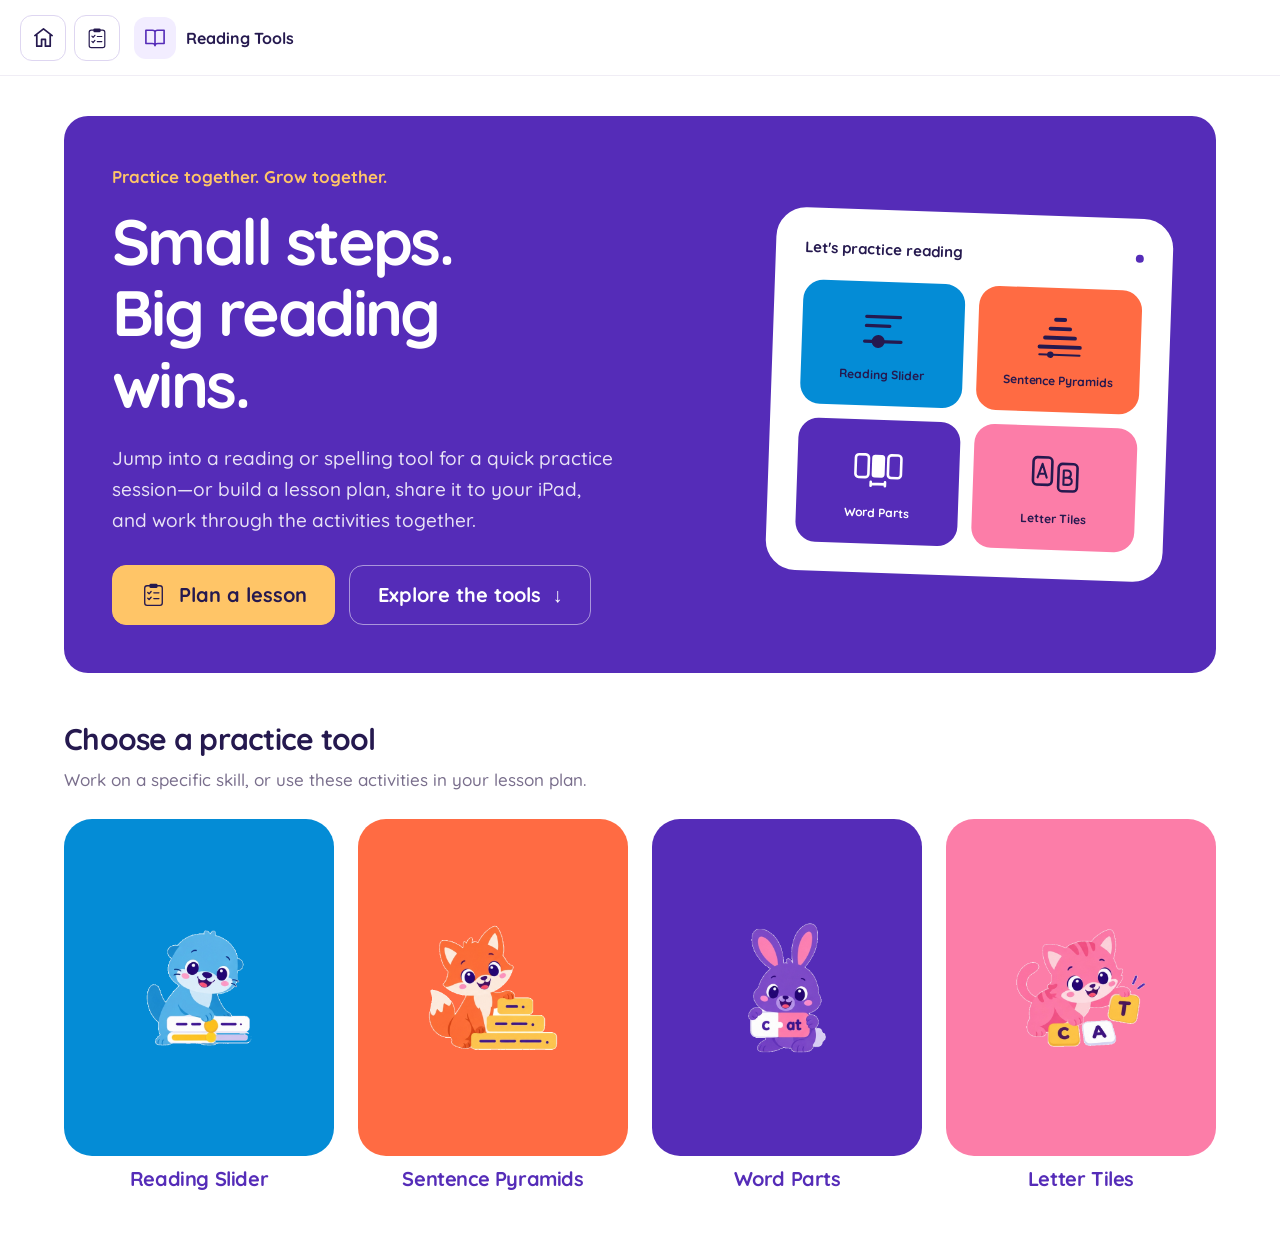
==== commit 0efefdc6: "Adds tool icons" ====
--- a/index.html
+++ b/index.html
@@ -58,29 +58,29 @@
         <p>Work on a specific skill, or use these activities in your lesson plan.</p>
       </header>
       <nav class="tool-grid" aria-label="Practice tools">
-        <a class="tool-card tool-theme" data-tool="slider" href="slider.html">
-          <span class="card-icon" data-tool-icon="slider"></span>
-          <h2>Reading Slider</h2>
-          <p>Slide through words and sentences as you read.</p>
-          <span class="card-open">Start reading <span aria-hidden="true">→</span></span>
+        <a class="mascot-tool-card" data-tool="slider" href="slider.html">
+          <span class="mascot-tool-art">
+            <img src="assets/img/tool-icons/reading-slider.png" alt="" width="768" height="768" loading="lazy" decoding="async">
+          </span>
+          <h2 class="mascot-tool-title">Reading Slider</h2>
         </a>
-        <a class="tool-card tool-theme" data-tool="pyramid" href="pyramid.html">
-          <span class="card-icon" data-tool-icon="pyramid"></span>
-          <h2>Sentence Pyramids</h2>
-          <p>Build a sentence one line at a time.</p>
-          <span class="card-open">Start a pyramid <span aria-hidden="true">→</span></span>
+        <a class="mascot-tool-card" data-tool="pyramid" href="pyramid.html">
+          <span class="mascot-tool-art">
+            <img src="assets/img/tool-icons/sentence-pyramids.png" alt="" width="768" height="768" loading="lazy" decoding="async">
+          </span>
+          <h2 class="mascot-tool-title">Sentence Pyramids</h2>
         </a>
-        <a class="tool-card tool-theme" data-tool="wordparts" href="wordparts.html">
-          <span class="card-icon" data-tool-icon="wordparts"></span>
-          <h2>Word Parts</h2>
-          <p>Keep a word part and change the letters around it.</p>
-          <span class="card-open">Practice word parts <span aria-hidden="true">→</span></span>
+        <a class="mascot-tool-card" data-tool="wordparts" href="wordparts.html">
+          <span class="mascot-tool-art">
+            <img src="assets/img/tool-icons/word-parts.png" alt="" width="768" height="768" loading="lazy" decoding="async">
+          </span>
+          <h2 class="mascot-tool-title">Word Parts</h2>
         </a>
-        <a class="tool-card tool-theme" data-tool="lettertiles" href="lettertiles.html">
-          <span class="card-icon" data-tool-icon="lettertiles"></span>
-          <h2>Letter Tiles</h2>
-          <p>Build spelling words with draggable letter tiles.</p>
-          <span class="card-open">Practice spelling <span aria-hidden="true">→</span></span>
+        <a class="mascot-tool-card" data-tool="lettertiles" href="lettertiles.html">
+          <span class="mascot-tool-art">
+            <img src="assets/img/tool-icons/letter-tiles.png" alt="" width="768" height="768" loading="lazy" decoding="async">
+          </span>
+          <h2 class="mascot-tool-title">Letter Tiles</h2>
         </a>
       </nav>
     </section>
--- a/assets/css/styles.css
+++ b/assets/css/styles.css
@@ -11,20 +11,26 @@
   --nav-height: 76px;
   --ink: #25194f;
   --muted-ink: #736b8b;
-  --accent: #6246e5;
-  --accent-dark: #4930c6;
+  --accent: var(--theme-purple);
+  --accent-dark: #442393;
   --border-color: #ded8ef;
   --unread-color: #777;
   --read-color: #000;
   --pending-color: #eee;
   --completed-color: #777;
   --track-color: #dedbe8;
-  --emphasis-track-color: #ffd981;
-  --emphasis-track-read-color: #d89220;
-  --part-color: #6246e5;
-  --part-read-color: #4930c6;
-  --dot-color: #6246e5;
+  --emphasis-track-color: var(--theme-yellow);
+  --emphasis-track-read-color: var(--theme-orange);
+  --part-color: var(--theme-purple);
+  --part-read-color: #442393;
+  --dot-color: var(--theme-purple);
   --handle-size: 68px;
+  --theme-yellow: #FFC567;
+  --theme-red: #FC4F42;
+  --theme-purple: #552CB8;
+  --theme-pink: #FC7DA8;
+  --theme-orange: #FF6B43;
+  --theme-light-blue: #048CD6;
 }
 * { box-sizing: border-box; }
 [hidden] { display: none; }
@@ -41,39 +47,35 @@
 .setup-panel > form { padding: 0; background: transparent; border: 0; border-radius: 0; box-shadow: none; }
 .form-label { font-weight: 700; color: var(--ink); }
 .form-control, .form-select { border: 1.5px solid #d9d2eb; border-radius: 12px; color: var(--ink); background-color: #fff; padding: .7rem .9rem; }
-.form-control:focus, .form-select:focus { border-color: #8a75ed; box-shadow: 0 0 0 3px #6246e514; }
+.form-control:focus, .form-select:focus { border-color: #8864D0; box-shadow: 0 0 0 3px #552CB814; }
 .form-control::placeholder { color: #a39bb7; }
 .form-range::-webkit-slider-thumb { background: var(--accent); }
 .form-range::-moz-range-thumb { background: var(--accent); }
 .btn { border-radius: 12px; font-weight: 700; padding: .65rem 1rem; border-width: 1.5px; box-shadow: none; }
 .btn-lg { border-radius: 14px; padding: .9rem 1.7rem; font-size: 20px; }
-.btn-primary { --bs-btn-bg: #6246e5; --bs-btn-border-color: #6246e5; --bs-btn-hover-bg: #5138d4; --bs-btn-hover-border-color: #5138d4; --bs-btn-active-bg: #4930c6; --bs-btn-active-border-color: #4930c6; --bs-btn-disabled-bg: #6246e5; --bs-btn-disabled-border-color: #6246e5; }
-.btn-outline-primary { --bs-btn-color: #6246e5; --bs-btn-border-color: #cec3f5; --bs-btn-hover-color: #4930c6; --bs-btn-hover-bg: #f4f0ff; --bs-btn-hover-border-color: #a898ed; --bs-btn-active-bg: #f4f0ff; --bs-btn-active-color: #4930c6; }
+.btn-primary { --bs-btn-bg: #552CB8; --bs-btn-border-color: #552CB8; --bs-btn-hover-bg: #4A26A2; --bs-btn-hover-border-color: #4A26A2; --bs-btn-active-bg: #442393; --bs-btn-active-border-color: #442393; --bs-btn-disabled-bg: #552CB8; --bs-btn-disabled-border-color: #552CB8; }
+.btn-outline-primary { --bs-btn-color: #552CB8; --bs-btn-border-color: #cec3f5; --bs-btn-hover-color: #442393; --bs-btn-hover-bg: #f4f0ff; --bs-btn-hover-border-color: #a898ed; --bs-btn-active-bg: #f4f0ff; --bs-btn-active-color: #442393; }
 .btn-outline-secondary { --bs-btn-color: #5f557b; --bs-btn-border-color: #dcd5eb; --bs-btn-hover-color: #25194f; --bs-btn-hover-bg: #f6f3fc; --bs-btn-hover-border-color: #b8acce; }
-.btn-outline-danger { --bs-btn-color: #be435b; --bs-btn-border-color: #edbbc6; --bs-btn-hover-bg: #fff0f3; --bs-btn-hover-color: #a63249; --bs-btn-hover-border-color: #de899b; }
+.btn-outline-danger { --bs-btn-color: #BC3B32; --bs-btn-border-color: var(--theme-red); --bs-btn-hover-bg: var(--theme-red); --bs-btn-hover-color: #fff; --bs-btn-hover-border-color: var(--theme-red); }
 /* Navigation: white, dark-purple icons, thin borders, no raised button shadows. */
 .appbar { position: fixed; inset: 0 0 auto; min-height: 76px; padding: 12px 20px; background: white; border-bottom: 1px solid #f0edf5; box-shadow: none; display: flex; align-items: center; gap: 14px; flex-wrap: wrap; z-index: 1000; }
 .nav-group { display: flex; align-items: center; gap: 8px; }
 .nav-actions { margin-left: auto; }
-.appbar-title { color: var(--ink); font-size: 16px; font-weight: 700; }
+.appbar-title { display:flex; align-items:center; flex-shrink:0; }
 .icon-button { display: inline-flex; align-items: center; justify-content: center; flex: 0 0 auto; width: 46px; height: 46px; padding: 10px; border: 1px solid #ded6f1; border-radius: 12px; background: white; color: var(--ink); cursor: pointer; text-decoration: none; box-shadow: none; transition: background-color 120ms, border-color 120ms; }
 .icon-button[hidden] { display: none; }
 .icon-button:hover:not(:disabled) { color: var(--accent); background: #f4f0ff; border-color: #b9aaf0; }
 .icon-button:focus-visible { outline: 3px solid var(--accent); outline-offset: 3px; }
-.icon-button.success-button { color: white; border-color: #238566; background: #238566; }
-.icon-button.success-button:hover:not(:disabled) { color: white; border-color: #1d7157; background: #1d7157; }
+.icon-button.success-button { color: white; border-color: #552CB8; background: #552CB8; }
+.icon-button.success-button:hover:not(:disabled) { color: white; border-color: #442393; background: #442393; }
 .nav-icon { width: 23px; height: 23px; flex: 0 0 auto; }
 .nav-count { font-size: 13px; font-weight: 700; color: var(--muted-ink); white-space: nowrap; padding: 0 3px; }
 .timer-value { min-width: 65px; padding: 7px 9px; border-radius: 9px; background: #f5f1ff; color: var(--ink); font-variant-numeric: tabular-nums; font-weight: 700; text-align: center; }
 .app-notice { position: absolute; top: 100%; left: 12px; right: 12px; text-align: center; font-size: 13px; color: var(--muted-ink); pointer-events: none; background: #ffffffee; }
 .app-notice:empty { display: none; }
 /* Homepage: saturated activity tiles, like the activity-grid reference. */
-.home-content { max-width: 1150px; }
-.home-heading { text-align: left; margin-bottom: 40px; }
-.home-heading > p:first-child { color: #43a88d; font-size: 17px; font-weight: 700; margin-bottom: 12px; }
-.home-heading h1 { font-size: clamp(38px,5vw,58px); letter-spacing: -.035em; margin-bottom: 14px; }
-.home-heading > p:last-child { color: #706780; font-size: 19px; }
-.tool-grid { display: grid; grid-template-columns: repeat(3,minmax(0,1fr)); gap: 24px; }
+.home-content { max-width: 1200px; }
+.tool-grid { display: grid; grid-template-columns: repeat(2,minmax(0,1fr)); gap: 24px; }
 .tool-card { display: flex; flex-direction: column; align-items: flex-start; min-height: 310px; padding: 28px; border-radius: 27px; border: 0; text-decoration: none; box-shadow: none; transition: transform 140ms; }
 .tool-card:hover { color: inherit; transform: translateY(-3px); }
 .tool-card:focus-visible { outline: 4px solid var(--accent); outline-offset: 6px; }
@@ -82,11 +84,10 @@
 .tool-card .card-open { margin-top: auto; font-weight: 700; width: 100%; display: flex; align-items: center; justify-content: space-between; gap: 14px; }
 .tool-card .card-open > span { font-size: 25px; line-height: 1; }
 .tool-card .card-icon { width: 64px; height: 64px; margin-bottom: 26px; padding: 0; background: transparent; }
-.tool-card[data-tool='slider'] { background: #58dfea; color: #25194f; }
-.tool-card[data-tool='pyramid'] { background: #6aebc7; color: #25194f; }
-.tool-card[data-tool='wordparts'] { background: #6246e5; color: #fff; }
-.tool-card[data-tool='lettertiles'] { background: #f56a80; color: #25194f; }
-.tool-card[data-tool='lesson'] { background: #ffda81; color: #25194f; }
+.tool-card[data-tool='slider'] { background:var(--tool-color); color:var(--tool-ink); }
+.tool-card[data-tool='pyramid'] { background:var(--tool-color); color:var(--tool-ink); }
+.tool-card[data-tool='wordparts'] { background:var(--tool-color); color:var(--tool-ink); }
+.tool-card[data-tool='lettertiles'] { background:var(--tool-color); color:var(--tool-ink); }
 /* Parent-facing emphasis settings remain simple and separate from child practice. */
 .emphasis-settings { border: 1px solid #e1d9f2; border-radius: 14px; padding: 18px; margin: 24px 0; background: #faf8ff; }
 .emphasis-settings legend { float: none; width: auto; font-size: 15px; padding: 0 8px; color: #6a5e86; font-weight: 700; }
@@ -123,7 +124,7 @@
 .example-dots[hidden] { display: none; }
 .example-dot { width: 34px; height: 34px; padding: 0; background: transparent; border: 0; border-radius: 50%; display: grid; place-items: center; }
 .example-dot::before { content: ''; width: 10px; height: 10px; border-radius: 50%; background: #dcd5ea; }
-.example-dot.is-completed::before { background: #43b997; }
+.example-dot.is-completed::before { background: #048CD6; }
 .example-dot.is-current::before { background: var(--accent); width: 14px; height: 14px; }
 .example-dot:focus-visible { outline: 2px solid var(--accent); }
 /* Pyramid line states. */
@@ -150,7 +151,7 @@
 /* Lesson plan: understated white sections and a yellow total-time accent. */
 .lesson-heading { display: grid; grid-template-columns: minmax(0,1fr) auto; gap: 20px; align-items: start; margin-bottom: 28px; }
 .lesson-heading h1 { font-size: clamp(30px,4vw,42px); letter-spacing: -.025em; }
-.lesson-total-card { min-width: 120px; padding: 12px 17px; border: 0; border-radius: 15px; background: #ffda81; color: var(--ink); text-align: right; }
+.lesson-total-card { min-width: 120px; padding: 12px 17px; border: 0; border-radius: 15px; background: #FFC567; color: var(--ink); text-align: right; }
 .lesson-total-card span { display: block; font-size: 12px; font-weight: 700; }
 .lesson-total-card output { font-size: 27px; font-weight: 700; font-variant-numeric: tabular-nums; }
 .lesson-section { background: white; border: 1px solid #e5dfef; border-radius: 18px; padding: 24px; margin-bottom: 20px; box-shadow: none; }
@@ -161,7 +162,7 @@
 .lesson-item { display: grid; grid-template-columns: 26px minmax(0,1fr) auto; gap: 16px; align-items: start; padding: 15px 0; border-top: 1px solid #f1edf6; }
 .lesson-check { width: 26px; height: 26px; border: 1.5px solid #d4cbea; border-radius: 7px; margin-top: 4px; cursor: pointer; }
 .lesson-check:checked { background-color: var(--accent); border-color: var(--accent); }
-.lesson-check:focus { border-color: #8c77e8; box-shadow: 0 0 0 3px #6246e515; }
+.lesson-check:focus { border-color: #8864D0; box-shadow: 0 0 0 3px #552CB815; }
 .lesson-activity { display: inline-block; font-size: 20px; font-weight: 700; padding: 3px 0; overflow-wrap: anywhere; color: var(--accent); text-decoration: none; }
 .lesson-activity:hover { color: var(--accent-dark); text-decoration: underline; text-underline-offset: 4px; }
 .lesson-item.is-complete .lesson-activity { color: #9a91ab; text-decoration: line-through; }
@@ -177,22 +178,22 @@
 .tile-layout { display: grid; grid-template-columns: minmax(0,1fr) 240px; gap: 28px; max-width: 1200px; width: 100%; margin: 0 auto; padding: 28px 24px; overflow: auto; }
 .tile-layout h2 { color: var(--ink); font-size: 24px; }
 .tile-bank { display: flex; gap: 12px; flex-wrap: wrap; min-height: 100px; padding: 20px 0; }
-.letter-tile { display: inline-flex; position: relative; flex: 0 0 auto; border: 0; border-radius: 14px; background: #58dfea; box-shadow: none; }
+.letter-tile { display: inline-flex; position: relative; flex: 0 0 auto; border: 0; border-radius: 14px; background: #048CD6; box-shadow: none; }
 .tile-grab { border: 0; background: transparent; min-width: 66px; height: 74px; padding: 0 14px; display: grid; place-items: center; font-family: 'KG Primary Penmanship Alt',Arial,sans-serif; font-size: 52px; color: var(--ink); line-height: 1; cursor: grab; touch-action: none; user-select: none; }
 .tile-grab:focus-visible { outline: 3px solid var(--accent); outline-offset: 4px; border-radius: 12px; }
 .tile-board { display: flex; align-items: center; align-content: center; gap: 12px; flex-wrap: wrap; min-height: 180px; padding: 26px; border: 2px dashed #d7cdec; border-radius: 20px; background: white; }
-.tile-board.is-drop-target { border-color: #a391ed; background: #faf8ff; }
-.tile-board.is-correct { border-color: #43b997; background: #f2fcf8; }
-.tile-board .letter-tile { background: #ffda81; }
+.tile-board.is-drop-target { border-color: #8864D0; background: #faf8ff; }
+.tile-board.is-correct { border-color: #048CD6; background: #f2fcf8; }
+.tile-board .letter-tile { background: #FFC567; }
 .board-placeholder { color: #a194b7; margin: 0; width: 100%; text-align: center; font-weight: 600; pointer-events: none; }
 .tile-remove { position: absolute; top: -8px; right: -8px; width: 24px; height: 24px; line-height: 18px; border: 1px solid #e1d9ef; border-radius: 50%; background: white; color: #817293; font-size: 18px; }
 .tile-actions { display: flex; gap: 10px; flex-wrap: wrap; margin-top: 22px; }
 .tile-feedback { min-height: 32px; margin-top: 22px; font-size: 20px; font-weight: 700; color: #716582; }
-.tile-feedback.is-positive { color: #238566; }
-.tile-completed { align-self: start; background: #e5fcf3; border: 0; padding: 24px; border-radius: 20px; }
+.tile-feedback.is-positive { color: #552CB8; }
+.tile-completed { align-self: start; background: #EDF8FF; border: 0; padding: 24px; border-radius: 20px; }
 .tile-completed h2 { color: var(--ink); font-size: 23px; }
-.tile-completed > p { color: #578574; font-size: 14px; }
-.tile-completed li { font-family: 'KG Primary Penmanship Alt',Arial,sans-serif; font-size: 34px; color: #238566; margin-bottom: 8px; }
+.tile-completed > p { color: #567A91; font-size: 14px; }
+.tile-completed li { font-family: 'KG Primary Penmanship Alt',Arial,sans-serif; font-size: 34px; color: #552CB8; margin-bottom: 8px; }
 .tile-ghost { position: fixed; left: var(--ghost-x); top: var(--ghost-y); transform: translate(-50%,-50%); z-index: 2000; pointer-events: none; opacity: .94; }
 .is-drag-source { opacity: .35; }
 /* Shared dialogs and celebration. */
@@ -202,7 +203,7 @@
 .confetti { position: fixed; inset: 0; width: 100%; height: 100%; pointer-events: none; z-index: 2000; }
 /* Responsive behavior; reading geometry is unchanged. */
 @media (max-width: 1000px) { .tool-grid { grid-template-columns: repeat(2,minmax(0,1fr)); } }
-@media (max-width: 850px) { .appbar-title { display: none; } .appbar { gap: 7px; } }
+@media (max-width: 850px) { .appbar-title { display: flex; } .appbar { gap: 7px; } }
 @media (max-width: 750px) { .tile-layout { grid-template-columns: 1fr; padding: 22px 16px; } .tile-completed { width: 100%; } }
 @media (max-width: 650px) { .tool-grid { grid-template-columns: 1fr; gap: 20px; } .tool-card { min-height: 260px; padding: 26px; } }
 @media (max-width: 576px) {
@@ -211,7 +212,6 @@
   .icon-button { width: 42px; height: 42px; padding: 8px; }
   .timer-value { min-width: 53px; padding: 7px; font-size: 14px; }
   .page-content { padding-left: 18px; padding-right: 18px; }
-  .home-heading { margin-bottom: 28px; }
   .reading-page { padding-left: 44px; padding-right: 44px; }
   .lesson-heading { gap: 12px; }
   .lesson-total-card { min-width: 110px; padding: 9px 12px; }
@@ -227,3 +227,109 @@
   .tool-card:hover { transform: none; }
   .is-leaving .reading-letter, .is-entering .reading-letter { animation: none; }
 }
+
+/* Shared tool identities. Cards, hero previews and toolbar badges use these colors. */
+.tool-theme[data-tool='home'] { --tool-color:#f2edff; --tool-ink:#552CB8; --tool-name-color:#25194f; }
+.tool-theme[data-tool='slider'] { --tool-color: var(--theme-light-blue); --tool-ink: #25194f; --tool-name-color: #04699F; }
+.tool-theme[data-tool='pyramid'] { --tool-color: var(--theme-orange); --tool-ink: #25194f; --tool-name-color: #C04F30; }
+.tool-theme[data-tool='wordparts'] { --tool-color: var(--theme-purple); --tool-ink: #fff; --tool-name-color: var(--theme-purple); }
+.tool-theme[data-tool='lettertiles'] { --tool-color: var(--theme-pink); --tool-ink: #25194f; --tool-name-color: #B65376; }
+.tool-theme[data-tool='lesson'] { --tool-color: var(--theme-yellow); --tool-ink: #25194f; --tool-name-color: #906E37; }
+.tool-glyph { display:block; width:100%; height:100%; }
+.tool-brand { display:inline-flex; align-items:center; gap:10px; }
+.tool-brand-icon { display:grid; place-items:center; width:42px; height:42px; padding:8px; flex:0 0 auto; border-radius:12px; background:var(--tool-color); color:var(--tool-ink); }
+.tool-brand-name { color:var(--tool-name-color); font-size:16px; font-weight:700; white-space:nowrap; }
+.tool-card .card-icon { display:block; }
+/* Homepage hero: two paths, with lesson planning outside the practice-tool grid. */
+.home-hero { display:grid; grid-template-columns:minmax(0,1.2fr) minmax(300px,.8fr); align-items:center; gap:64px; padding: 48px;
+  background: var(--theme-purple);
+  color: #fff;
+  border-radius: 24px;
+  margin-bottom: 48px;
+}
+.hero-eyebrow { color: var(--theme-yellow); font-size:17px; font-weight:700; margin-bottom:16px; }
+.home-hero h1 { color: #fff; font-size:clamp(40px,5vw,64px); line-height:1.12; letter-spacing:-.04em; margin-bottom:22px; max-width:12ch; }
+.hero-description { max-width:46ch; color: #ffffffdc; font-size:19px; line-height:1.65; margin-bottom:28px; }
+.hero-actions { display:flex; flex-wrap:wrap; align-items:center; gap:14px; }
+.hero-actions .btn { display:inline-flex; align-items:center; gap:12px; }
+.hero-lesson-button { background: var(--theme-yellow); border-color: var(--theme-yellow); color: #25194f; }
+.hero-lesson-button:hover,.hero-lesson-button:focus-visible { background: #FFD18B; border-color: #FFD18B; color: #25194f; }
+.hero-button-icon { display:inline-block; width:27px; height:27px; flex:0 0 auto; }
+.hero-preview { border: 7px solid #fff; border-radius:30px; padding:22px; background: #fff; transform:rotate(2deg); }
+.preview-heading { display:flex; align-items:center; justify-content:space-between; color:#25194f; font-size:15px; font-weight:700; margin-bottom:20px; }
+.preview-heading::after { content:''; width:8px; height:8px; border-radius:50%; background:#552CB8; }
+.preview-grid { display:grid; grid-template-columns:repeat(2,minmax(0,1fr)); gap:14px; }
+.preview-card { display:flex; flex-direction:column; align-items:center; justify-content:center; gap:10px; min-height:124px; padding:16px 10px; border-radius:20px; background:var(--tool-color); color:var(--tool-ink); text-align:center; font-size:12px; font-weight:700; }
+.preview-icon { display:block; width:52px; height:52px; }
+.practice-introduction { margin-bottom:26px; }
+.practice-introduction h2 { color:#25194f; font-size:30px; font-weight:700; letter-spacing:-.025em; margin-bottom:10px; }
+.practice-introduction p { color:#796e8c; font-size:17px; margin:0; }
+#practice-tools { scroll-margin-top:calc(var(--nav-height) + 24px); }
+@media(max-width:950px) { .home-hero { gap:32px; grid-template-columns:minmax(0,1.1fr) minmax(270px,.9fr); } .hero-preview { padding:18px; } .home-hero h1 { font-size:48px; } .hero-description { font-size:17px; } }
+@media(max-width:750px) { .home-hero { grid-template-columns:1fr; gap:32px;
+  padding: 32px 24px;
+} .home-hero h1 { max-width:16ch; font-size:clamp(38px,7vw,50px); } .hero-preview { width:100%; max-width:390px; margin:0 auto; transform:none; } }
+@media(max-width:576px) { .tool-brand { gap:7px; } .tool-brand-icon { width:34px; height:34px; padding:6px; border-radius:10px; } .tool-brand-name { font-size:13px; } .hero-actions { align-items:stretch; } .hero-actions .btn { justify-content:center; } .practice-introduction h2 { font-size:27px; } }
+
+/* Hero contrast and the new palette's lesson action. */
+.hero-actions .btn-outline-primary {
+  color: #fff;
+  border-color: #ffffff80;
+  background: transparent;
+}
+.hero-actions .btn-outline-primary:hover,
+.hero-actions .btn-outline-primary:focus-visible {
+  color: #552CB8;
+  border-color: #fff;
+  background: #fff;
+}
+@media (max-width: 576px) {
+  .home-hero { padding: 26px 22px; border-radius: 20px; }
+}
+
+/* LESSON CREATOR / BUILDER — existing palette and tool identities are retained. */
+.lesson-builder { margin:24px 0 32px; padding:24px; border:2px solid #e8e0ff; border-radius:20px; background:#f8f5ff; }
+.builder-heading { display:flex; align-items:center; justify-content:space-between; gap:18px; margin-bottom:12px; }
+.builder-heading h2 { margin:0; color:#25194f; font-size:23px; font-weight:700; }
+.lesson-builder p { color:#6f6684; line-height:1.6; }
+.builder-controls { display:flex; flex-wrap:wrap; align-items:center; gap:12px; margin:20px 0; }
+.builder-controls label { font-weight:700; color:#25194f; }
+.builder-controls select { flex:1 1 180px; width:auto; }
+.builder-tool-grid { display:grid; grid-template-columns:repeat(4,minmax(0,1fr)); gap:14px; }
+.builder-tool-btn { display:flex; flex-direction:column; align-items:center; justify-content:center; gap:12px; padding:20px 12px; min-height:136px; border-radius:16px; background:var(--tool-color,#552CB8); color:var(--tool-ink,#fff); text-align:center; text-decoration:none; font-size:15px; font-weight:700; transition:transform .15s; }
+.builder-tool-btn:hover { color:var(--tool-ink,#fff); transform:translateY(-2px); }
+.builder-tool-btn[aria-disabled='true'] { opacity:.55; cursor:not-allowed; }
+.builder-tool-btn:focus-visible { outline:3px solid #25194f; outline-offset:4px; }
+.builder-tool-icon { display:block; width:42px; height:42px; }
+.creator-strip { display:flex; flex-wrap:wrap; align-items:center; justify-content:space-between; gap:12px; margin-bottom:20px; padding:14px 18px; border:2px solid #e8e0ff; border-radius:14px; background:#f8f5ff; color:#25194f; font-weight:700; }
+.creator-add-button { width:auto; padding:0 14px; gap:8px; background:var(--accent,#552CB8); border-color:var(--accent,#552CB8); color:#fff; white-space:nowrap; }
+.creator-add-button:hover:not(:disabled) { background:var(--accent-dark,#442393); border-color:var(--accent-dark,#442393); color:#fff; }
+.creator-add-button span { font-size:13px; font-weight:700; }
+.creator-add-button .nav-icon { width:22px; height:22px; flex:0 0 auto; }
+.lesson-add-dialog { width:min(560px,calc(100vw - 32px)); max-height:calc(100dvh - 48px); overflow:auto; border:0; border-radius:22px; padding:30px; color:#25194f; background:#fff; }
+.lesson-add-dialog::backdrop { background:#25194f80; }
+.lesson-add-dialog h2 { font-size:28px; font-weight:700; }
+.lesson-add-dialog label { display:block; font-weight:700; margin:18px 0 8px; }
+.creator-target { color:#6f6684; overflow-wrap:anywhere; }
+.creator-save-error { color:#BC3B32; margin-top:18px; }
+.creator-dialog-actions { display:flex; flex-wrap:wrap; justify-content:flex-end; gap:12px; margin-top:24px; }
+@media(max-width:900px) { .builder-tool-grid { grid-template-columns:repeat(2,minmax(0,1fr)); } .builder-heading { flex-wrap:wrap; } }
+@media(max-width:576px) { .lesson-builder { padding:18px; } .builder-controls .btn { width:100%; } .lesson-add-dialog { padding:22px; } }
+@media(prefers-reduced-motion:reduce) { .builder-tool-btn { transition:none; } .builder-tool-btn:hover { transform:none; } }
+
+/* MASCOT HOMEPAGE CARDS */
+.home-content .tool-grid { grid-template-columns:repeat(4,minmax(0,1fr)); gap:24px; align-items:start; }
+.mascot-tool-card[data-tool='slider'] { --mascot-color:var(--theme-light-blue,#048CD6); }
+.mascot-tool-card[data-tool='pyramid'] { --mascot-color:var(--theme-orange,#FF6B43); }
+.mascot-tool-card[data-tool='wordparts'] { --mascot-color:var(--theme-purple,#552CB8); }
+.mascot-tool-card[data-tool='lettertiles'] { --mascot-color:var(--theme-pink,#FC7DA8); }
+.mascot-tool-card { display:block; min-width:0; text-decoration:none; color:#552CB8; }
+.mascot-tool-art { display:block; aspect-ratio:4/5; padding:14px; overflow:hidden; border-radius:28px; background:var(--mascot-color); transition:transform .15s ease; }
+.mascot-tool-art img { display:block; width:100%; height:100%; object-fit:contain; }
+.mascot-tool-title { margin:10px 0 0; text-align:center; color:#552CB8; font-size:20px; font-weight:700; line-height:1.3; letter-spacing:-.02em; }
+.mascot-tool-card:hover { color:#552CB8; }
+.mascot-tool-card:hover .mascot-tool-art { transform:translateY(-3px); }
+.mascot-tool-card:focus-visible { outline:3px solid #552CB8; outline-offset:6px; border-radius:28px; }
+@media(max-width:950px) { .home-content .tool-grid { grid-template-columns:repeat(2,minmax(0,1fr)); gap:24px 20px; } }
+@media(max-width:480px) { .home-content .tool-grid { gap:20px 12px; } .mascot-tool-art { padding:8px; border-radius:22px; } .mascot-tool-title { font-size:17px; margin-top:8px; } }
+@media(prefers-reduced-motion:reduce) { .mascot-tool-art { transition:none; } .mascot-tool-card:hover .mascot-tool-art { transform:none; } }
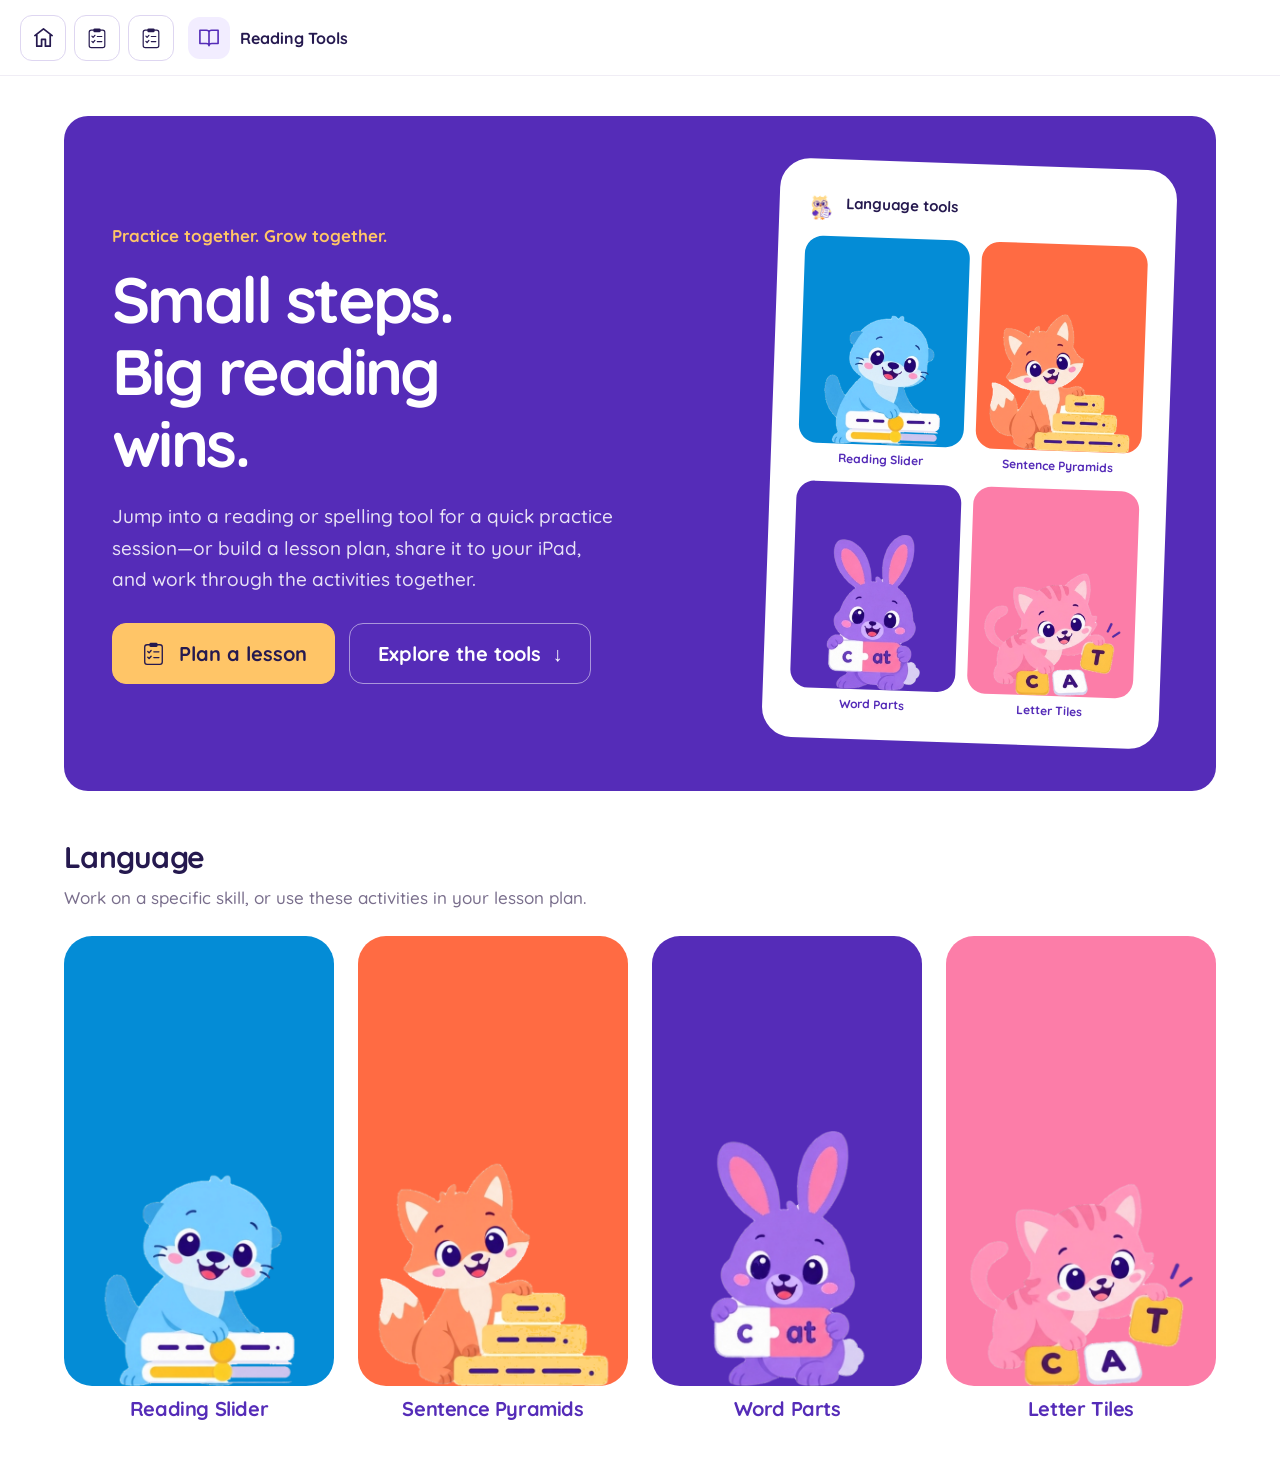
==== commit fe8340a8: "Updates structure to group as language" ====
--- a/index.html
+++ b/index.html
@@ -30,53 +30,41 @@
           <a class="btn btn-lg btn-outline-primary" href="#practice-tools">Explore the tools <span aria-hidden="true">↓</span></a>
         </div>
       </div>
-      <div class="hero-preview" aria-hidden="true">
-        <div class="preview-heading">Let's practice reading</div>
-        <div class="preview-grid">
-          <div class="preview-card tool-theme" data-tool="slider">
-            <span class="preview-icon" data-tool-icon="slider"></span>
-            <span>Reading Slider</span>
-          </div>
-          <div class="preview-card tool-theme" data-tool="pyramid">
-            <span class="preview-icon" data-tool-icon="pyramid"></span>
-            <span>Sentence Pyramids</span>
-          </div>
-          <div class="preview-card tool-theme" data-tool="wordparts">
-            <span class="preview-icon" data-tool-icon="wordparts"></span>
-            <span>Word Parts</span>
-          </div>
-          <div class="preview-card tool-theme" data-tool="lettertiles">
-            <span class="preview-icon" data-tool-icon="lettertiles"></span>
-            <span>Letter Tiles</span>
-          </div>
+      <div class="hero-preview hero-language-preview" aria-hidden="true">
+        <div class="hero-language-heading"><img src="assets/img/tool-icons/lesson-plan.png" alt=""><span>Language tools</span></div>
+        <div class="hero-language-grid">
+          <div class="hero-language-card tool-theme" data-tool="slider"><div class="hero-language-art"><img src="assets/img/tool-icons/reading-slider.png" alt="" width="2048" height="2304" decoding="async"></div><span class="hero-language-label">Reading Slider</span></div>
+          <div class="hero-language-card tool-theme" data-tool="pyramid"><div class="hero-language-art"><img src="assets/img/tool-icons/sentence-pyramids.png" alt="" width="2048" height="2304" decoding="async"></div><span class="hero-language-label">Sentence Pyramids</span></div>
+          <div class="hero-language-card tool-theme" data-tool="wordparts"><div class="hero-language-art"><img src="assets/img/tool-icons/word-parts.png" alt="" width="2048" height="2304" decoding="async"></div><span class="hero-language-label">Word Parts</span></div>
+          <div class="hero-language-card tool-theme" data-tool="lettertiles"><div class="hero-language-art"><img src="assets/img/tool-icons/letter-tiles.png" alt="" width="2048" height="2304" decoding="async"></div><span class="hero-language-label">Letter Tiles</span></div>
         </div>
       </div>
     </section>
     <section id="practice-tools" aria-labelledby="practice-title">
       <header class="practice-introduction">
-        <h2 id="practice-title">Choose a practice tool</h2>
+        <h2 id="practice-title">Language</h2>
         <p>Work on a specific skill, or use these activities in your lesson plan.</p>
       </header>
       <nav class="tool-grid" aria-label="Practice tools">
-        <a class="mascot-tool-card" data-tool="slider" href="slider.html">
+        <a class="mascot-tool-card" data-tool="slider" href="language/slider.html">
           <span class="mascot-tool-art">
             <img src="assets/img/tool-icons/reading-slider.png" alt="" width="768" height="768" loading="lazy" decoding="async">
           </span>
           <h2 class="mascot-tool-title">Reading Slider</h2>
         </a>
-        <a class="mascot-tool-card" data-tool="pyramid" href="pyramid.html">
+        <a class="mascot-tool-card" data-tool="pyramid" href="language/pyramid.html">
           <span class="mascot-tool-art">
             <img src="assets/img/tool-icons/sentence-pyramids.png" alt="" width="768" height="768" loading="lazy" decoding="async">
           </span>
           <h2 class="mascot-tool-title">Sentence Pyramids</h2>
         </a>
-        <a class="mascot-tool-card" data-tool="wordparts" href="wordparts.html">
+        <a class="mascot-tool-card" data-tool="wordparts" href="language/wordparts.html">
           <span class="mascot-tool-art">
             <img src="assets/img/tool-icons/word-parts.png" alt="" width="768" height="768" loading="lazy" decoding="async">
           </span>
           <h2 class="mascot-tool-title">Word Parts</h2>
         </a>
-        <a class="mascot-tool-card" data-tool="lettertiles" href="lettertiles.html">
+        <a class="mascot-tool-card" data-tool="lettertiles" href="language/lettertiles.html">
           <span class="mascot-tool-art">
             <img src="assets/img/tool-icons/letter-tiles.png" alt="" width="768" height="768" loading="lazy" decoding="async">
           </span>
--- a/assets/css/styles.css
+++ b/assets/css/styles.css
@@ -333,3 +333,52 @@
 @media(max-width:950px) { .home-content .tool-grid { grid-template-columns:repeat(2,minmax(0,1fr)); gap:24px 20px; } }
 @media(max-width:480px) { .home-content .tool-grid { gap:20px 12px; } .mascot-tool-art { padding:8px; border-radius:22px; } .mascot-tool-title { font-size:17px; margin-top:8px; } }
 @media(prefers-reduced-motion:reduce) { .mascot-tool-art { transition:none; } .mascot-tool-card:hover .mascot-tool-art { transform:none; } }
+
+.mascot-tool-art {
+  display: flex;
+  align-items: flex-end;
+  justify-content: center;
+  padding: 0;
+  aspect-ratio: 3 / 5;
+}
+
+.mascot-tool-art img {
+  display: block;
+  width: 90%;
+  height: auto;
+  flex: 0 0 90%;
+  object-fit: contain;
+}
+
+@media (max-width: 480px) {
+  .mascot-tool-art {
+    padding: 0;
+  }
+}
+
+/* LANGUAGE STRUCTURE / COLORED TOOL HEADERS */
+body[data-page='slider'] { --tool-band:var(--theme-light-blue,#048CD6); --tool-band-ink:#25194f; }
+body[data-page='pyramid'] { --tool-band:var(--theme-orange,#FF6B43); --tool-band-ink:#25194f; }
+body[data-page='wordparts'] { --tool-band:var(--theme-purple,#552CB8); --tool-band-ink:#fff; }
+body[data-page='lettertiles'] { --tool-band:var(--theme-pink,#FC7DA8); --tool-band-ink:#25194f; }
+body[data-page='lesson'] { --tool-band:var(--theme-yellow,#FFC567); --tool-band-ink:#25194f; }
+body[data-page='slider'] .appbar,body[data-page='pyramid'] .appbar,body[data-page='wordparts'] .appbar,body[data-page='lettertiles'] .appbar,body[data-page='lesson'] .appbar { background:var(--tool-band); color:var(--tool-band-ink); border-bottom:0; }
+body:is([data-page='slider'],[data-page='pyramid'],[data-page='wordparts'],[data-page='lettertiles'],[data-page='lesson']) .appbar .icon-button { background:transparent; border:2px solid #fff; color:var(--tool-band-ink); }
+body:is([data-page='slider'],[data-page='pyramid'],[data-page='wordparts'],[data-page='lettertiles'],[data-page='lesson']) .appbar .icon-button:hover:not(:disabled) { background:#ffffff30; border-color:#fff; color:var(--tool-band-ink); }
+body:is([data-page='slider'],[data-page='pyramid'],[data-page='wordparts'],[data-page='lettertiles'],[data-page='lesson']) .appbar .icon-button:focus-visible { outline:3px solid var(--tool-band-ink); outline-offset:3px; }
+body:is([data-page='slider'],[data-page='pyramid'],[data-page='wordparts'],[data-page='lettertiles'],[data-page='lesson']) .appbar .tool-brand-name,body:is([data-page='slider'],[data-page='pyramid'],[data-page='wordparts'],[data-page='lettertiles'],[data-page='lesson']) .appbar .nav-count { color:var(--tool-band-ink); }
+body:is([data-page='slider'],[data-page='pyramid'],[data-page='wordparts'],[data-page='lettertiles'],[data-page='lesson']) .appbar .tool-brand-icon { background:transparent; padding:0; width:44px; height:46px; border-radius:0; }
+.tool-brand-mascot { display:block; width:100%; height:100%; object-fit:contain; object-position:center bottom; }
+body:is([data-page='slider'],[data-page='pyramid'],[data-page='wordparts'],[data-page='lettertiles'],[data-page='lesson']) .appbar .timer-value { background:#ffffff30; color:var(--tool-band-ink); border:1px solid #fff; }
+.hero-language-preview { padding:20px; }
+.hero-language-heading { display:flex; align-items:center; gap:10px; margin-bottom:16px; font-size:15px; font-weight:700; color:#25194f; }
+.hero-language-heading img { width:30px; height:34px; object-fit:contain; }
+.hero-language-grid { display:grid; grid-template-columns:repeat(2,minmax(0,1fr)); gap:16px 12px; }
+.hero-language-card { min-width:0; }
+.hero-language-art { display:flex; align-items:flex-end; justify-content:center; aspect-ratio:4/5; background:var(--tool-color); border-radius:18px; overflow:hidden; }
+.hero-language-art img { display:block; width:90%; height:90%; object-fit:contain; object-position:center bottom; }
+.hero-language-label { display:block; margin-top:7px; color:#552CB8; text-align:center; font-size:12px; line-height:1.3; font-weight:700; }
+.language-page-heading { margin:16px 0 32px; }
+.language-page-heading h1 { color:#25194f; font-weight:700; font-size:44px; }
+.language-page-heading p { color:#6f6684; }
+@media(max-width:576px) { .hero-language-preview { padding:16px; } .language-page-heading h1 { font-size:34px; } }
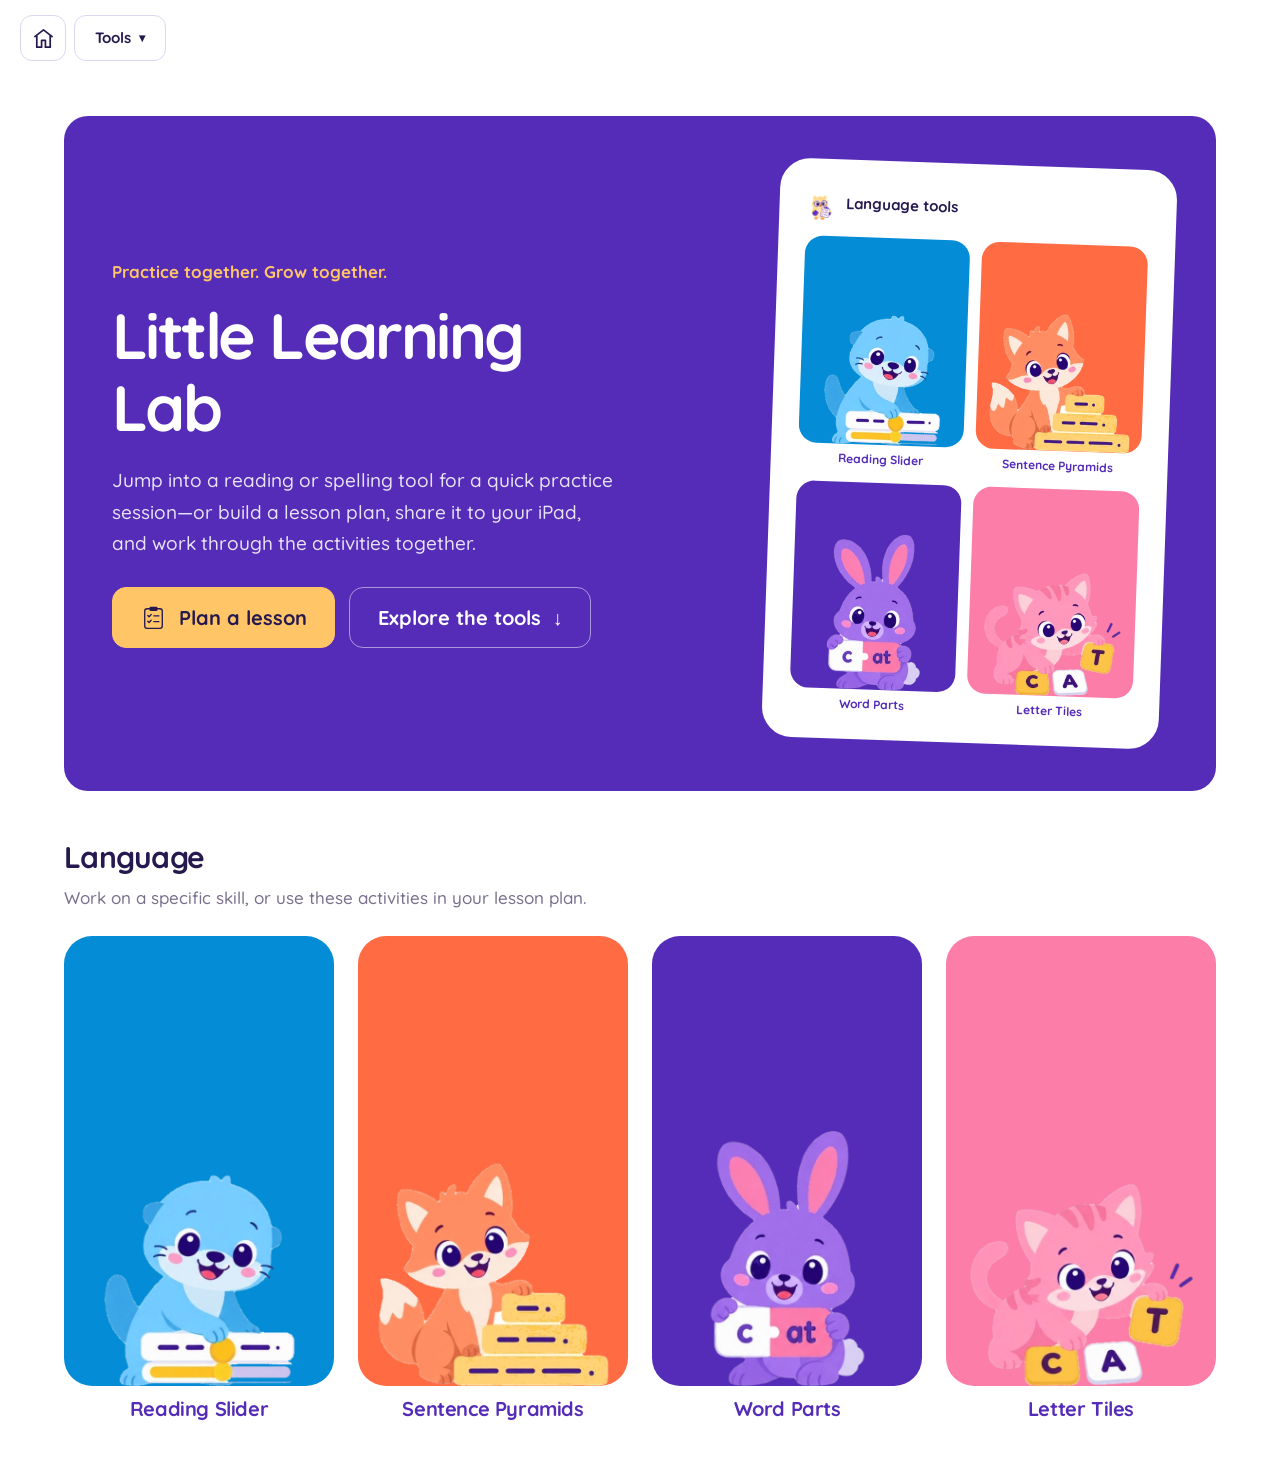
==== commit a16ddf0e: "Updates branding" ====
--- a/index.html
+++ b/index.html
@@ -3,7 +3,7 @@
 <head>
   <meta charset="utf-8">
   <meta name="viewport" content="width=device-width, initial-scale=1">
-  <title>Reading Tools</title>
+  <title>Little Learning Lab</title>
   <link rel="stylesheet" href="https://cdn.jsdelivr.net/npm/bootstrap@5.3.3/dist/css/bootstrap.min.css">
   <link rel="stylesheet" href="assets/css/styles.css">
 </head>
@@ -20,7 +20,7 @@
     <section class="home-hero" aria-labelledby="hero-title">
       <div class="hero-copy">
         <p class="hero-eyebrow">Practice together. Grow together.</p>
-        <h1 id="hero-title">Small steps.<br>Big reading wins.</h1>
+        <h1 id="hero-title">Little Learning Lab</h1>
         <p class="hero-description">Jump into a reading or spelling tool for a quick practice session—or build a lesson plan, share it to your iPad, and work through the activities together.</p>
         <div class="hero-actions">
           <a class="btn btn-lg hero-lesson-button" href="lesson.html">
--- a/assets/css/styles.css
+++ b/assets/css/styles.css
@@ -382,3 +382,19 @@
 .language-page-heading h1 { color:#25194f; font-weight:700; font-size:44px; }
 .language-page-heading p { color:#6f6684; }
 @media(max-width:576px) { .hero-language-preview { padding:16px; } .language-page-heading h1 { font-size:34px; } }
+
+/* MINIMAL TOOLS DROPDOWN */
+#appbar { border-bottom:0; box-shadow:none; }
+#appbar::after { content:none; }
+body[data-page='home'] #appbar .appbar-title { display:none !important; }
+.minimal-tools { position:relative; }
+#appbar .minimal-tools-toggle { display:inline-flex; align-items:center; justify-content:center; gap:8px; width:auto; min-width:92px; padding:0 12px; list-style:none; cursor:pointer; font-size:15px; font-weight:700; }
+.minimal-tools-toggle::-webkit-details-marker { display:none; }
+.minimal-tools-toggle::after { content:'▾'; font-size:12px; }
+.minimal-tools-panel { position:absolute; top:calc(100% + 8px); left:0; z-index:1100; width:300px; max-width:calc(100vw - 24px); max-height:70vh; overflow:auto; background:#fff; border:1px solid #e3dbed; border-radius:12px; padding:6px; box-shadow:0 8px 24px #25194f24; }
+.minimal-tools:not([open]) .minimal-tools-panel { display:none; }
+.minimal-tools-item { display:flex; align-items:center; gap:12px; min-height:62px; padding:6px 10px; background:#fff; color:var(--tool-link-color); text-decoration:none; border-radius:8px; }
+.minimal-tools-item img { display:block; width:44px; height:50px; object-fit:contain; flex:0 0 44px; }
+.minimal-tools-item span { color:var(--tool-link-color); font-size:17px; font-weight:700; line-height:1.3; }
+.minimal-tools-item:hover,.minimal-tools-item[aria-current='page'] { color:var(--tool-link-color); text-decoration:underline; text-underline-offset:4px; }
+.minimal-tools-item:focus-visible { outline:2px solid #552CB8; outline-offset:-2px; }
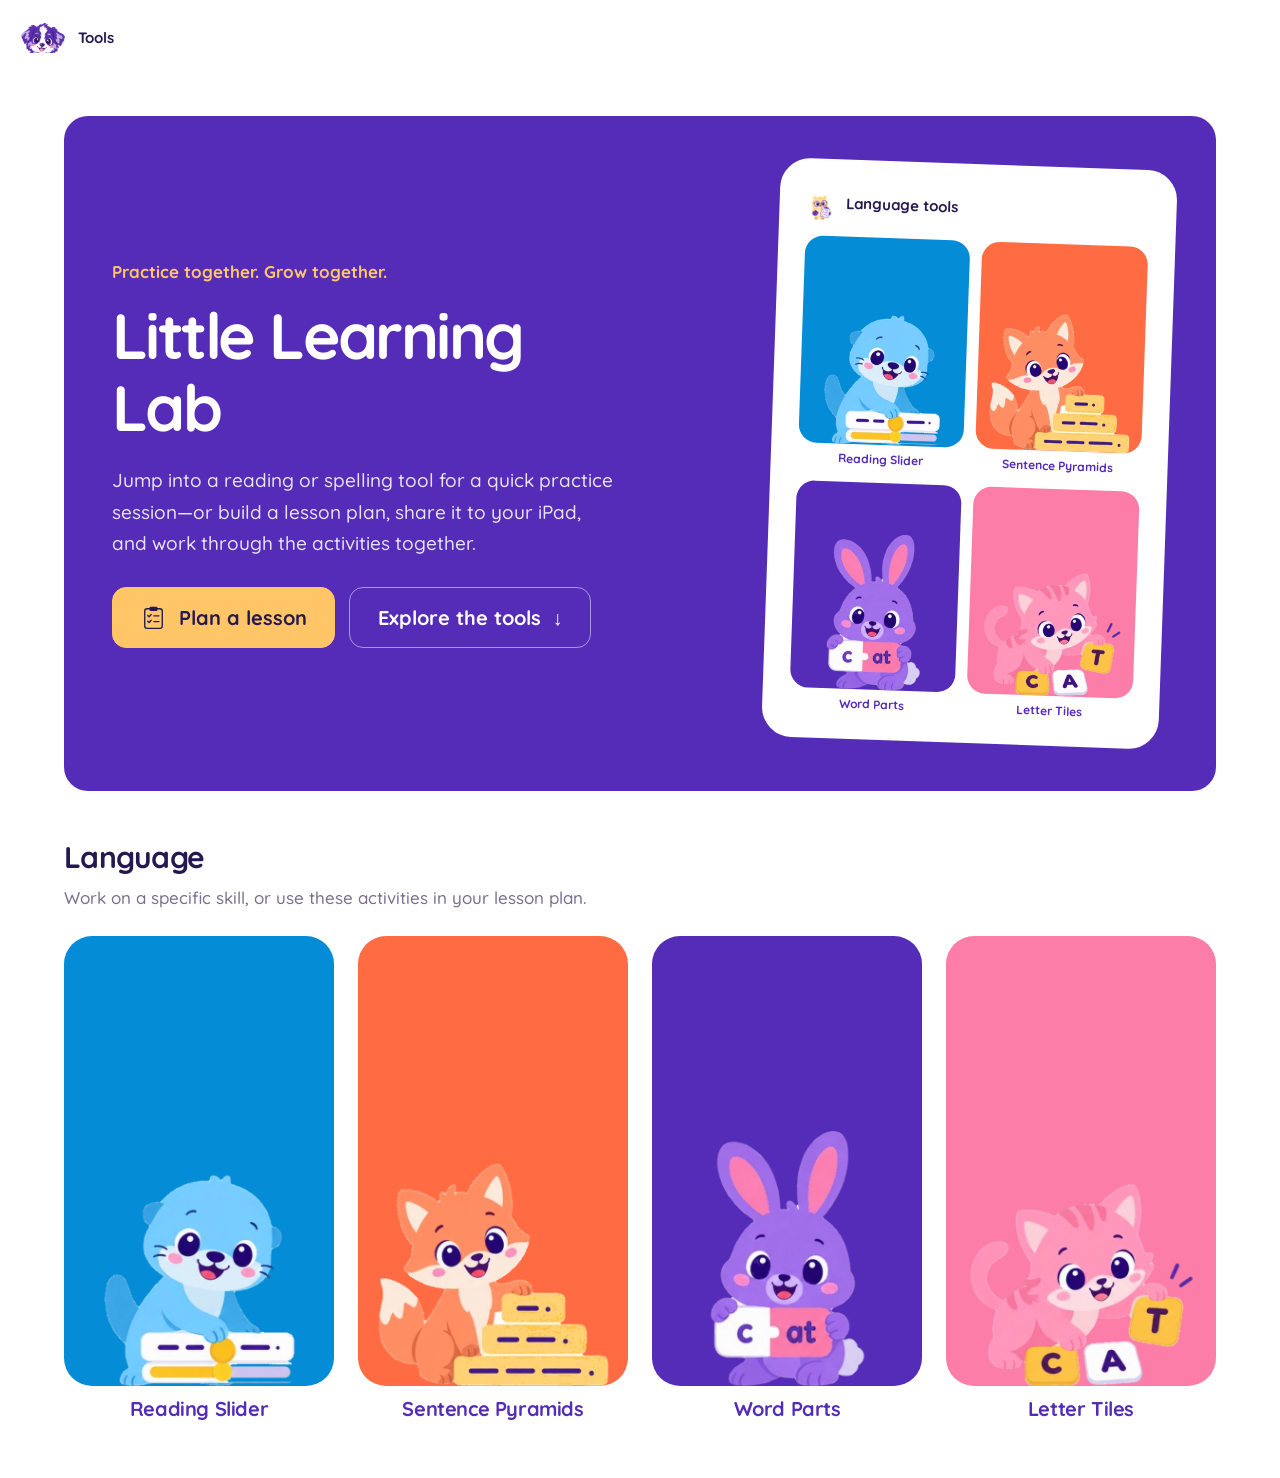
==== commit b80ad39e: "Updates branding" ====
--- a/index.html
+++ b/index.html
@@ -6,6 +6,9 @@
   <title>Little Learning Lab</title>
   <link rel="stylesheet" href="https://cdn.jsdelivr.net/npm/bootstrap@5.3.3/dist/css/bootstrap.min.css">
   <link rel="stylesheet" href="assets/css/styles.css">
+<link rel="icon" type="image/x-icon" href="favicon.ico?v=puppy2">
+<link rel="icon" type="image/png" sizes="32x32" href="assets/img/branding/favicon-32.png?v=puppy2">
+<link rel="apple-touch-icon" sizes="180x180" href="assets/img/branding/apple-touch-icon.png?v=puppy2">
 </head>
 <body data-page="home">
   <nav id="appbar" class="appbar" aria-label="App navigation">
--- a/assets/css/styles.css
+++ b/assets/css/styles.css
@@ -398,3 +398,20 @@
 .minimal-tools-item span { color:var(--tool-link-color); font-size:17px; font-weight:700; line-height:1.3; }
 .minimal-tools-item:hover,.minimal-tools-item[aria-current='page'] { color:var(--tool-link-color); text-decoration:underline; text-underline-offset:4px; }
 .minimal-tools-item:focus-visible { outline:2px solid #552CB8; outline-offset:-2px; }
+
+/* PUPPY HOME ICON */
+#appbar .home-logo-button { padding:0; }
+#appbar .home-logo-image { display:block; width:34px; height:34px; object-fit:contain; margin:0; border-radius:7px; }
+
+/* TRANSPARENT PUPPY + PLAIN TOOLS */
+#appbar .home-logo-button,#appbar .home-logo-button:hover,#appbar .home-logo-button:active { display:inline-flex; align-items:center; justify-content:center; padding:0; margin:0; border:0; border-radius:0; background:transparent; box-shadow:none; min-width:44px; min-height:44px; text-decoration:none; }
+#appbar .home-logo-image { display:block; width:44px; height:auto; max-height:44px; padding:0; margin:0; border:0; border-radius:0; object-fit:contain; }
+#appbar .minimal-tools-toggle,#appbar .minimal-tools-toggle:hover,#appbar .minimal-tools-toggle:active,#appbar .tools-dropdown-toggle,#appbar .tools-dropdown-toggle:hover,#appbar .tools-dropdown-toggle:active { width:auto; min-width:44px; min-height:44px; padding:0; margin:0; border:0; border-radius:0; background:transparent; box-shadow:none; text-decoration:none; cursor:pointer; }
+#appbar .minimal-tools-toggle::after { content:none; }
+#appbar .minimal-tools-toggle::marker { content:''; }
+#appbar .minimal-tools-toggle::-webkit-details-marker { display:none; }
+#appbar .tools-chevron { display:none; }
+#appbar .minimal-tools-item,#appbar .minimal-tools-item:hover,#appbar .minimal-tools-item[aria-current='page'],#appbar .tools-dropdown-item,#appbar .tools-dropdown-item:hover,#appbar .tools-dropdown-item[aria-current='page'],#appbar .tools-dropdown-label { text-decoration:none; }
+#appbar .minimal-tools-item[aria-current='page'] span,#appbar .tools-dropdown-item[aria-current='page'] .tools-dropdown-label { font-weight:800; text-decoration:none; }
+#appbar .minimal-tools-item[aria-current='page'] span::after,#appbar .tools-dropdown-item[aria-current='page'] .tools-dropdown-label::after { content:''; display:inline-block; width:6px; height:6px; border-radius:50%; background:currentColor; margin-left:8px; vertical-align:middle; }
+#appbar :is(.home-logo-button,.minimal-tools-toggle,.tools-dropdown-toggle):focus-visible { outline:2px solid currentColor; outline-offset:3px; }
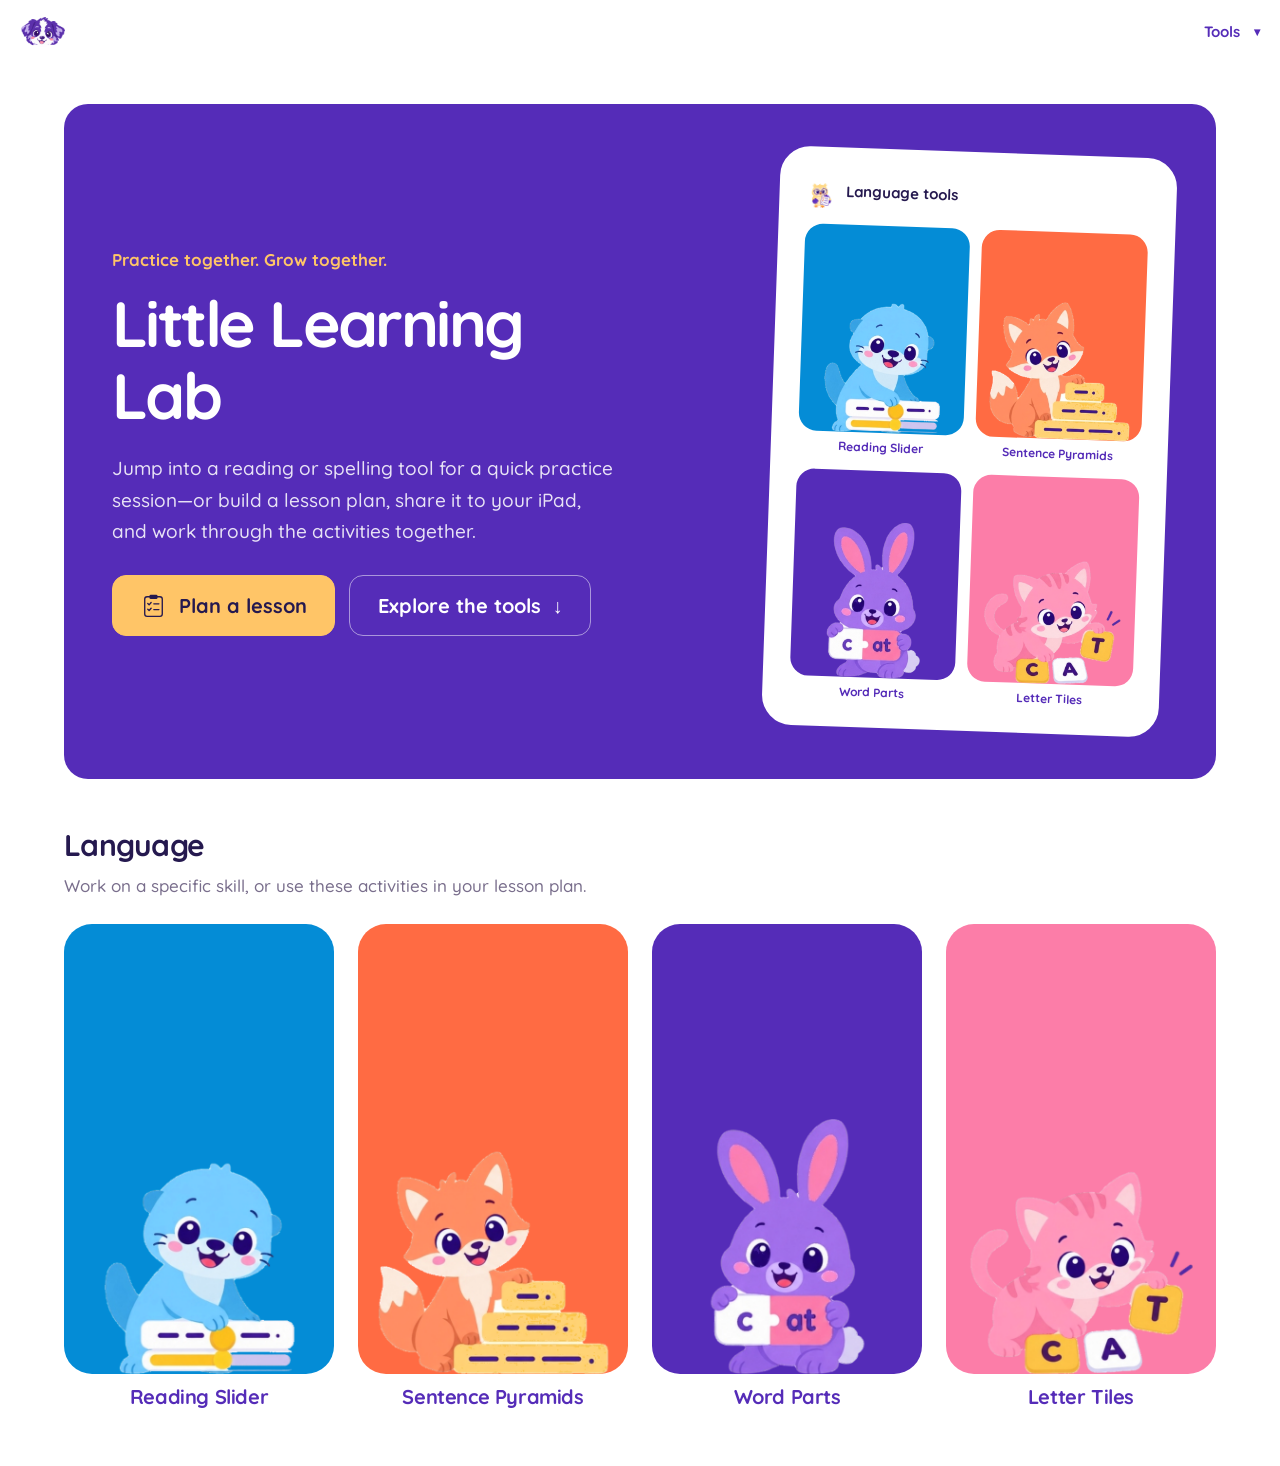
==== commit 3f88b1d6: "Updates branding alignment" ====
--- a/index.html
+++ b/index.html
@@ -6,9 +6,9 @@
   <title>Little Learning Lab</title>
   <link rel="stylesheet" href="https://cdn.jsdelivr.net/npm/bootstrap@5.3.3/dist/css/bootstrap.min.css">
   <link rel="stylesheet" href="assets/css/styles.css">
-<link rel="icon" type="image/x-icon" href="favicon.ico?v=puppy2">
-<link rel="icon" type="image/png" sizes="32x32" href="assets/img/branding/favicon-32.png?v=puppy2">
-<link rel="apple-touch-icon" sizes="180x180" href="assets/img/branding/apple-touch-icon.png?v=puppy2">
+<link rel="icon" type="image/x-icon" href="favicon.ico?v=puppy3">
+<link rel="icon" type="image/png" sizes="32x32" href="assets/img/branding/favicon-32.png?v=puppy3">
+<link rel="apple-touch-icon" sizes="180x180" href="assets/img/branding/apple-touch-icon.png?v=puppy3">
 </head>
 <body data-page="home">
   <nav id="appbar" class="appbar" aria-label="App navigation">
--- a/assets/css/styles.css
+++ b/assets/css/styles.css
@@ -415,3 +415,50 @@
 #appbar .minimal-tools-item[aria-current='page'] span,#appbar .tools-dropdown-item[aria-current='page'] .tools-dropdown-label { font-weight:800; text-decoration:none; }
 #appbar .minimal-tools-item[aria-current='page'] span::after,#appbar .tools-dropdown-item[aria-current='page'] .tools-dropdown-label::after { content:''; display:inline-block; width:6px; height:6px; border-radius:50%; background:currentColor; margin-left:8px; vertical-align:middle; }
 #appbar :is(.home-logo-button,.minimal-tools-toggle,.tools-dropdown-toggle):focus-visible { outline:2px solid currentColor; outline-offset:3px; }
+
+/* WHITE HEADER + LESSON EDITOR FOOTER */
+body { --white-nav-tool-color:#552CB8; }
+body[data-page='slider'] { --white-nav-tool-color:#048CD6; }
+body[data-page='pyramid'] { --white-nav-tool-color:#FF6B43; }
+body[data-page='wordparts'] { --white-nav-tool-color:#552CB8; }
+body[data-page='lettertiles'] { --white-nav-tool-color:#FC7DA8; }
+body[data-page='lesson'] { --white-nav-tool-color:#FFC567; }
+#appbar { background:#fff; color:#552CB8; border-bottom:0; box-shadow:none; }
+#appbar .tool-brand-name { color:var(--white-nav-tool-color); }
+#appbar .icon-button { background:transparent; color:#552CB8; border-color:#552CB8; }
+#appbar .icon-button:hover:not(:disabled) { background:transparent; color:#552CB8; border-color:#552CB8; }
+#appbar .home-logo-button,#appbar .home-logo-button:hover { background:transparent; border:0; padding:0; box-shadow:none; }
+#appbar .minimal-tools-toggle,#appbar .minimal-tools-toggle:hover,#appbar .tools-dropdown-toggle,#appbar .tools-dropdown-toggle:hover { border:0; padding:0; box-shadow:none; color:#552CB8; }
+#appbar .minimal-tools-toggle::after,#appbar .tools-dropdown-toggle::after { content:'▾'; display:inline-block; margin-left:6px; color:currentColor; font-size:12px; line-height:1; }
+#appbar .tools-chevron { display:none; }
+#appbar .header-tools-slot { order:99; margin-left:auto; flex:0 0 auto; align-self:center; }
+#appbar .nav-actions { margin-left:0; }
+#appbar .header-puppy-divider { display:block; width:1px; height:30px; flex:0 0 1px; background:#ddd6e8; align-self:center; margin:0 4px; }
+#appbar .nav-count,#appbar .timer-value { color:#552CB8; background:#fff; border-color:#e5deef; }
+#lesson-editor-nav { position:fixed; bottom:0; left:0; right:0; z-index:950; background:#fff; color:#552CB8; border-top:1px solid #e5deef; box-shadow:0 -4px 18px #25194f0d; padding:10px 16px calc(10px + env(safe-area-inset-bottom,0px)); }
+#lesson-editor-nav .lesson-editor-inner { display:flex; align-items:center; justify-content:flex-start; gap:10px; width:100%; max-width:1200px; margin:0 auto; overflow-x:auto; overscroll-behavior-x:contain; scrollbar-width:thin; }
+#lesson-editor-nav [data-nav-slot='lesson-editor'],#lesson-editor-nav .lesson-editor-static { display:flex; flex:0 0 auto; align-items:center; gap:8px; }
+#lesson-editor-nav .icon-button { display:inline-flex; align-items:center; justify-content:center; flex:0 0 auto; gap:7px; width:auto; min-height:44px; padding:8px 12px; background:#fff; color:#552CB8; border:1px solid #552CB8; white-space:nowrap; }
+#lesson-editor-nav .icon-button:hover { background:#f5f1ff; color:#552CB8; }
+#lesson-editor-nav .nav-icon { width:20px; height:20px; flex:0 0 auto; }
+#lesson-editor-nav .lesson-editor-label { font-size:13px; font-weight:700; line-height:1.3; }
+#lesson-editor-nav .btn { min-height:44px; margin:0; white-space:nowrap; }
+#lesson-editor-nav .edit-only { display:none; }
+#lesson-editor-nav.is-editing .edit-only { display:inline-flex; align-items:center; }
+#lesson-editor-nav :is(button,a):focus-visible { outline:2px solid #552CB8; outline-offset:2px; }
+body[data-page='lesson'] #lesson-panel { padding-bottom:calc(var(--lesson-editor-height,86px) + 32px); }
+body[data-page='lesson'] { scroll-padding-bottom:calc(var(--lesson-editor-height,86px) + 20px); }
+@media(max-width:576px) { #lesson-editor-nav { padding:8px 10px calc(8px + env(safe-area-inset-bottom,0px)); } #appbar .header-puppy-divider { height:26px; margin:0 2px; } }
+
+/* CENTERED HEADER ICONS */
+#appbar { align-items:center; min-height:64px; padding-top:6px; padding-bottom:6px; }
+#appbar .nav-group { align-items:center; }
+#appbar .appbar-title { display:flex; align-self:center; align-items:center; margin:0; padding:0; }
+#appbar .tool-brand { display:inline-flex; align-items:center; gap:10px; padding:0; margin:0; }
+#appbar .tool-brand-icon { display:flex; align-items:center; justify-content:center; width:44px; height:44px; min-height:44px; padding:0; margin:0; background:transparent; border:0; border-radius:0; }
+#appbar .tool-brand-mascot { display:block; width:44px; height:44px; object-fit:contain; object-position:center; padding:0; margin:0; }
+#appbar .tool-brand-name { display:block; margin:0; padding:0; line-height:1.2; }
+#appbar .home-logo-button,#appbar .home-logo-button:hover { display:inline-flex; align-items:center; justify-content:center; min-width:44px; min-height:44px; padding:0; border:0; background:transparent; box-shadow:none; }
+#appbar .home-logo-image { display:block; width:44px; height:auto; max-height:44px; object-fit:contain; object-position:center; margin:0; padding:0; border:0; border-radius:0; }
+#appbar .header-puppy-divider { align-self:center; height:30px; margin:0 5px; }
+@media(max-width:576px) { #appbar .tool-brand-icon,#appbar .tool-brand-mascot { width:40px; height:40px; min-height:40px; } #appbar .home-logo-image { width:40px; max-height:40px; } }
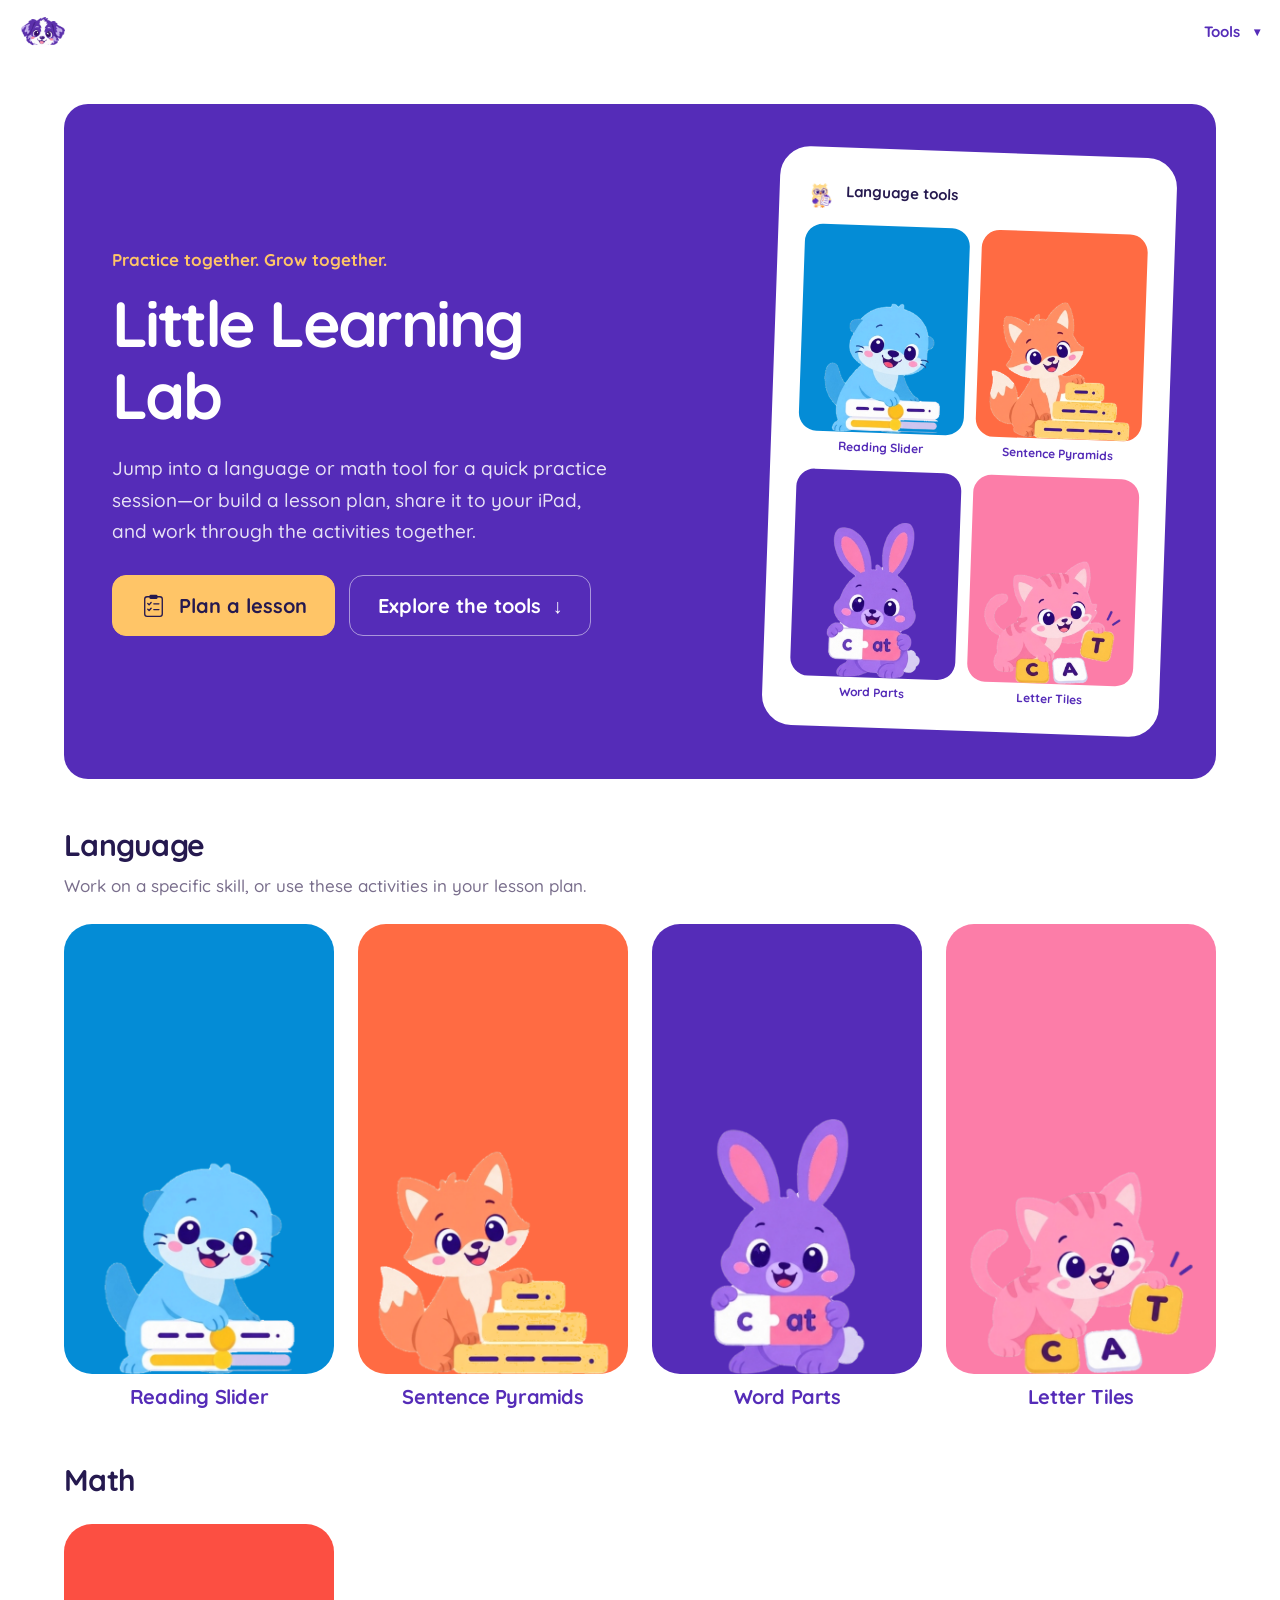
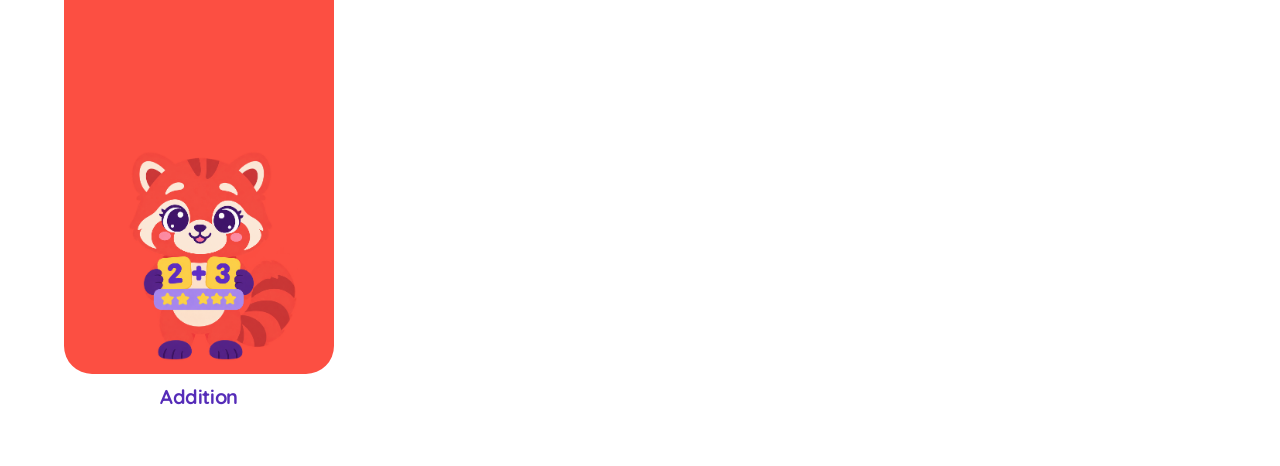
==== commit d5981d0f: "Add addition tool" ====
--- a/index.html
+++ b/index.html
@@ -24,7 +24,7 @@
       <div class="hero-copy">
         <p class="hero-eyebrow">Practice together. Grow together.</p>
         <h1 id="hero-title">Little Learning Lab</h1>
-        <p class="hero-description">Jump into a reading or spelling tool for a quick practice session—or build a lesson plan, share it to your iPad, and work through the activities together.</p>
+        <p class="hero-description">Jump into a language or math tool for a quick practice session—or build a lesson plan, share it to your iPad, and work through the activities together.</p>
         <div class="hero-actions">
           <a class="btn btn-lg hero-lesson-button" href="lesson.html">
             <span class="hero-button-icon" data-tool-icon="lesson" aria-hidden="true"></span>
@@ -75,7 +75,9 @@
         </a>
       </nav>
     </section>
-  </main>
+  
+<section id="math-tools" class="math-home-section" aria-labelledby="math-tools-title"><header class="practice-introduction"><h2 id="math-tools-title">Math</h2></header><nav class="math-tool-grid" aria-label="Math tools"><a class="mascot-tool-card math-addition-card" data-tool="addition" href="math/addition.html"><span class="mascot-tool-art math-addition-art"><img src="assets/img/tool-icons/addition.png" alt="" width="1254" height="1254" loading="lazy" decoding="async"></span><h2 class="mascot-tool-title">Addition</h2></a></nav></section>
+</main>
   <script src="https://code.jquery.com/jquery-3.7.1.min.js"></script>
   <script src="assets/js/app.js"></script>
 </body>
--- a/assets/css/styles.css
+++ b/assets/css/styles.css
@@ -462,3 +462,89 @@
 #appbar .home-logo-image { display:block; width:44px; height:auto; max-height:44px; object-fit:contain; object-position:center; margin:0; padding:0; border:0; border-radius:0; }
 #appbar .header-puppy-divider { align-self:center; height:30px; margin:0 5px; }
 @media(max-width:576px) { #appbar .tool-brand-icon,#appbar .tool-brand-mascot { width:40px; height:40px; min-height:40px; } #appbar .home-logo-image { width:40px; max-height:40px; } }
+
+/* STICKY TOOL CONTROLS */
+#tool-toolbar { position:fixed; bottom:0; left:0; right:0; z-index:950; background:#fff; color:#552CB8; border-top:1px solid #e5deef; box-shadow:0 -4px 18px #25194f0d; padding:10px 16px calc(10px + env(safe-area-inset-bottom,0px)); }
+#tool-toolbar[hidden],#tool-toolbar [hidden] { display:none !important; }
+#tool-toolbar .tool-toolbar-inner { display:flex; align-items:center; justify-content:flex-start; gap:12px; width:100%; max-width:1200px; margin:0 auto; overflow-x:auto; overscroll-behavior-x:contain; scrollbar-width:thin; }
+#tool-toolbar .tool-toolbar-group { display:flex; flex:0 0 auto; align-items:center; gap:8px; margin:0; padding:0; }
+#tool-toolbar .icon-button { display:inline-flex; align-items:center; justify-content:center; flex:0 0 auto; gap:7px; width:auto; min-width:44px; min-height:44px; padding:8px 12px; background:#fff; color:#552CB8; border:1px solid #552CB8; white-space:nowrap; }
+#tool-toolbar .icon-button:hover:not(:disabled) { background:#f5f1ff; color:#552CB8; }
+#tool-toolbar .nav-icon { width:20px; height:20px; flex:0 0 auto; }
+#tool-toolbar .tool-toolbar-label,#tool-toolbar .creator-add-button span { font-size:13px; font-weight:700; line-height:1.3; color:inherit; }
+#tool-toolbar .nav-count,#tool-toolbar .timer-value { color:#552CB8; background:#fff; white-space:nowrap; }
+#tool-toolbar .timer-value { min-width:62px; font-variant-numeric:tabular-nums; }
+#tool-toolbar .btn { min-height:44px; margin:0; white-space:nowrap; }
+#tool-toolbar :is(button,a):focus-visible { outline:2px solid #552CB8; outline-offset:2px; }
+body.has-tool-toolbar #reader-panel { bottom:var(--tool-toolbar-height,0px); }
+body.has-tool-toolbar .page-content { padding-bottom:calc(var(--tool-toolbar-height,0px) + 50px); }
+body.has-tool-toolbar { scroll-padding-bottom:calc(var(--tool-toolbar-height,0px) + 20px); }
+@media(max-width:576px) { #tool-toolbar { padding:8px 10px calc(8px + env(safe-area-inset-bottom,0px)); } }
+
+/* MATH ADDITION */
+body[data-page='addition'] { --white-nav-tool-color:#FC4F42; }
+body[data-page='addition'] [hidden] { display:none !important; }
+body[data-page='addition'] #appbar .tool-brand-name { font-size:20px; }
+body[data-page='addition'] #appbar .tool-brand-icon { color:#FC4F42; }
+.tool-theme[data-tool='addition'] { --tool-color:#FC4F42; --tool-ink:#18102f; --tool-name-color:#FC4F42; }
+.math-menu-heading { margin:10px 12px 4px; color:#625774; font-size:12px; font-weight:700; }
+.math-menu-icon { display:flex; align-items:center; justify-content:center; width:44px; height:50px; flex:0 0 44px; color:#FC4F42; }
+.math-menu-icon .tool-glyph { width:40px; height:40px; }
+.math-home-section { margin-top:52px; }
+.math-tool-grid { display:grid; grid-template-columns:repeat(4,minmax(0,1fr)); gap:24px; }
+.math-addition-art { display:flex; flex-direction:column; align-items:center; justify-content:center; gap:12px; background:#FFC567; }
+.math-addition-card-plus { color:#FC4F42; font-size:108px; line-height:1; font-weight:700; }
+.math-addition-card-example { color:#552CB8; font-size:28px; line-height:1.2; font-weight:700; }
+.addition-page { max-width:1150px; }
+.addition-intro,.addition-settings-note { color:#625774; line-height:1.6; }
+.addition-settings-box { border:1px solid #e3dbed; border-radius:16px; padding:18px; margin:20px 0; }
+.addition-settings-box legend { float:none; width:auto; font-size:17px; font-weight:700; padding:0 6px; color:#25194f; }
+.addition-presets { display:flex; flex-wrap:wrap; gap:10px; }
+.addition-presets .btn { min-height:44px; }
+.addition-settings-row { display:flex; flex-wrap:wrap; align-items:end; gap:20px; margin:22px 0; }
+.addition-settings-row label { display:block; flex:1 1 170px; font-weight:700; color:#25194f; }
+.addition-settings-row .form-control { margin-top:8px; }
+.addition-settings-row .addition-zero-label { display:flex; align-items:center; gap:10px; min-height:44px; }
+#addition-settings-error { color:#A22A22; }
+.addition-round { display:grid; grid-template-columns:minmax(0,1.2fr) minmax(290px,.8fr); gap:42px; align-items:start; }
+.addition-question-area { min-width:0; padding:10px 0; }
+.addition-progress-row { display:flex; align-items:center; justify-content:space-between; gap:18px; }
+#addition-progress { margin:0; color:#625774; font-size:16px; font-weight:700; }
+.addition-hint { display:grid; place-items:center; width:44px; height:44px; flex:0 0 auto; border:2px solid #552CB8; border-radius:50%; background:#fff; color:#552CB8; font-size:28px; font-weight:700; }
+.addition-hint[aria-expanded='true'] { background:#f0e9ff; }
+.addition-equation { display:flex; flex-wrap:wrap; align-items:center; justify-content:center; gap:14px; margin:38px 0 26px; color:#25194f; font-size:clamp(38px,5.3vw,70px); font-weight:700; line-height:1.25; }
+#addition-answer { min-width:1.6em; padding:6px 12px; border:2px dashed #b2a0d5; border-radius:16px; color:#552CB8; text-align:center; }
+.addition-feedback { min-height:56px; margin-top:24px; color:#552CB8; font-size:18px; font-weight:700; line-height:1.5; text-align:center; }
+.addition-feedback.is-error { color:#A22A22; }
+.addition-answer-form { width:100%; max-width:390px; justify-self:center; padding:18px; border:2px solid #e3dbed; border-radius:26px; background:#faf8ff; }
+.addition-keypad { display:grid; grid-template-columns:repeat(3,minmax(0,1fr)); gap:10px; }
+.addition-key { display:flex; flex-direction:column; align-items:center; justify-content:center; min-width:0; min-height:82px; padding:8px; border:2px solid #ddd2f0; border-radius:18px; color:#552CB8; background:#fff; font-size:44px; font-weight:700; line-height:1.1; touch-action:manipulation; }
+.addition-key small { font-size:12px; margin-top:4px; }
+.addition-key:hover:not(:disabled) { background:#f0e9ff; }
+.addition-key-check { background:#552CB8; border-color:#552CB8; color:#fff; }
+.addition-key-check:hover:not(:disabled) { background:#442393; }
+.addition-key:focus-visible,.addition-hint:focus-visible { outline:3px solid #552CB8; outline-offset:3px; }
+.addition-stars { padding:18px; border:1px solid #e3dbed; border-radius:18px; background:#fff; }
+.addition-stars p { color:#625774; font-size:15px; text-align:center; }
+.addition-star-groups { display:grid; grid-template-columns:minmax(0,1fr) auto minmax(0,1fr); align-items:center; gap:10px; }
+.addition-star-pile { display:grid; grid-template-columns:repeat(5,minmax(0,1fr)); gap:3px; }
+.addition-count-star { display:block; width:100%; max-width:40px; aspect-ratio:1; }
+.addition-star-plus { font-size:30px; font-weight:700; color:#552CB8; }
+.addition-no-stars { grid-column:1/-1; color:#625774; text-align:center; font-size:14px; }
+.addition-summary { text-align:center; padding:50px 16px; color:#25194f; }
+.addition-summary h2 { color:#552CB8; font-size:40px; font-weight:700; }
+.addition-summary p { font-size:22px; margin:24px 0; }
+@media(max-width:900px) { .math-tool-grid { grid-template-columns:repeat(2,minmax(0,1fr)); } }
+@media(max-width:800px) { .addition-round { grid-template-columns:1fr; gap:18px; } .addition-equation { margin-top:24px; font-size:clamp(38px,8vw,60px); } .addition-question-area { width:100%; max-width:560px; margin:0 auto; } .addition-answer-form { max-width:390px; } }
+@media(max-width:480px) { .addition-equation { gap:8px; } .addition-answer-form { padding:12px; } .addition-key { min-height:74px; font-size:40px; } }
+
+/* CHARACTER ICONS + LESSON PLAN MENU */
+.math-addition-art { display:flex; flex-direction:column; align-items:center; justify-content:flex-end; padding:0; gap:0; background:#FC4F42; }
+.math-addition-art img { display:block; width:90%; height:auto; max-height:100%; object-fit:contain; object-position:center bottom; margin:0 auto; }
+.lesson-builder .builder-tool-icon { display:flex; align-items:center; justify-content:center; width:80px; height:90px; }
+.lesson-builder .builder-tool-icon .lesson-character-image { display:block; width:100%; height:100%; object-fit:contain; }
+.lesson-builder .builder-tool-btn { min-height:176px; }
+#lesson-sections .lesson-activity { display:inline-flex; align-items:center; gap:10px; max-width:100%; }
+.lesson-row-mascot { display:inline-flex; align-items:center; justify-content:center; width:38px; height:44px; flex:0 0 38px; }
+.lesson-row-mascot .lesson-character-image { display:block; width:100%; height:100%; object-fit:contain; }
+.tools-plan-entry { margin-bottom:6px; }
